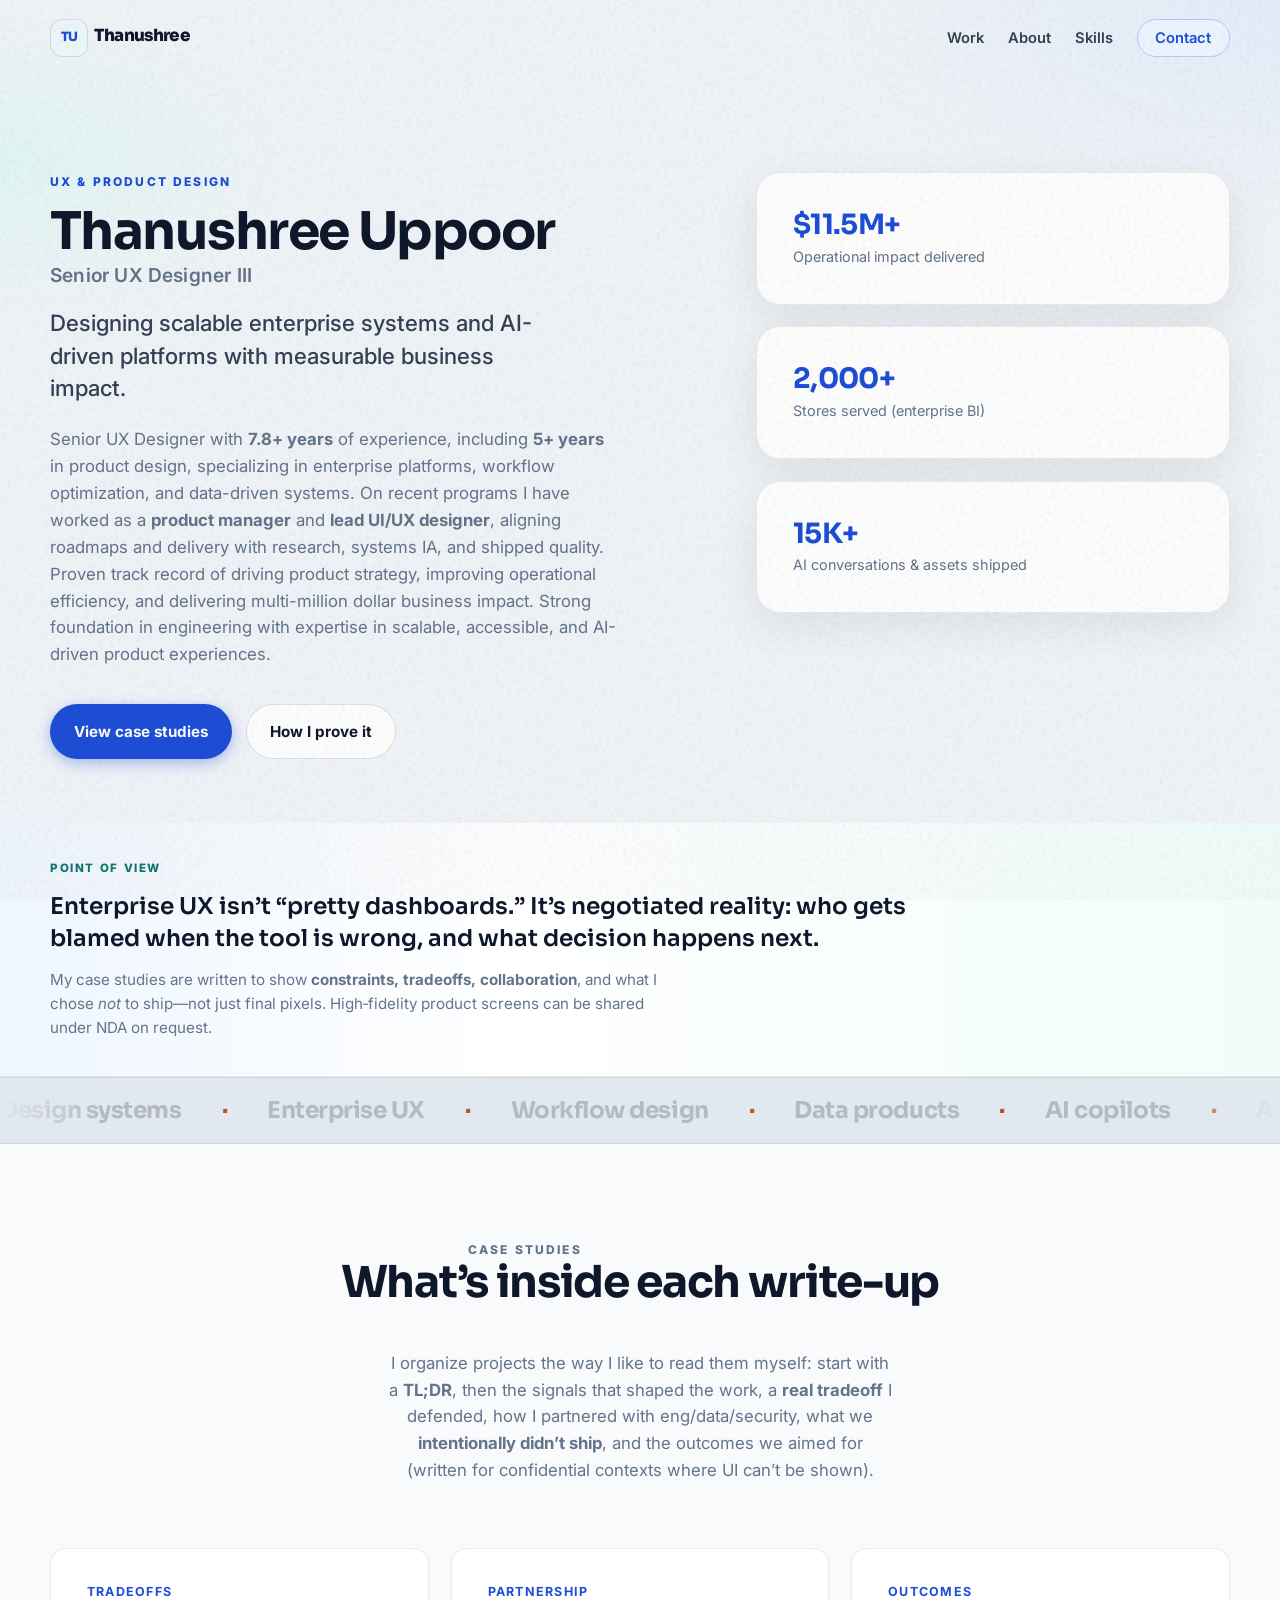
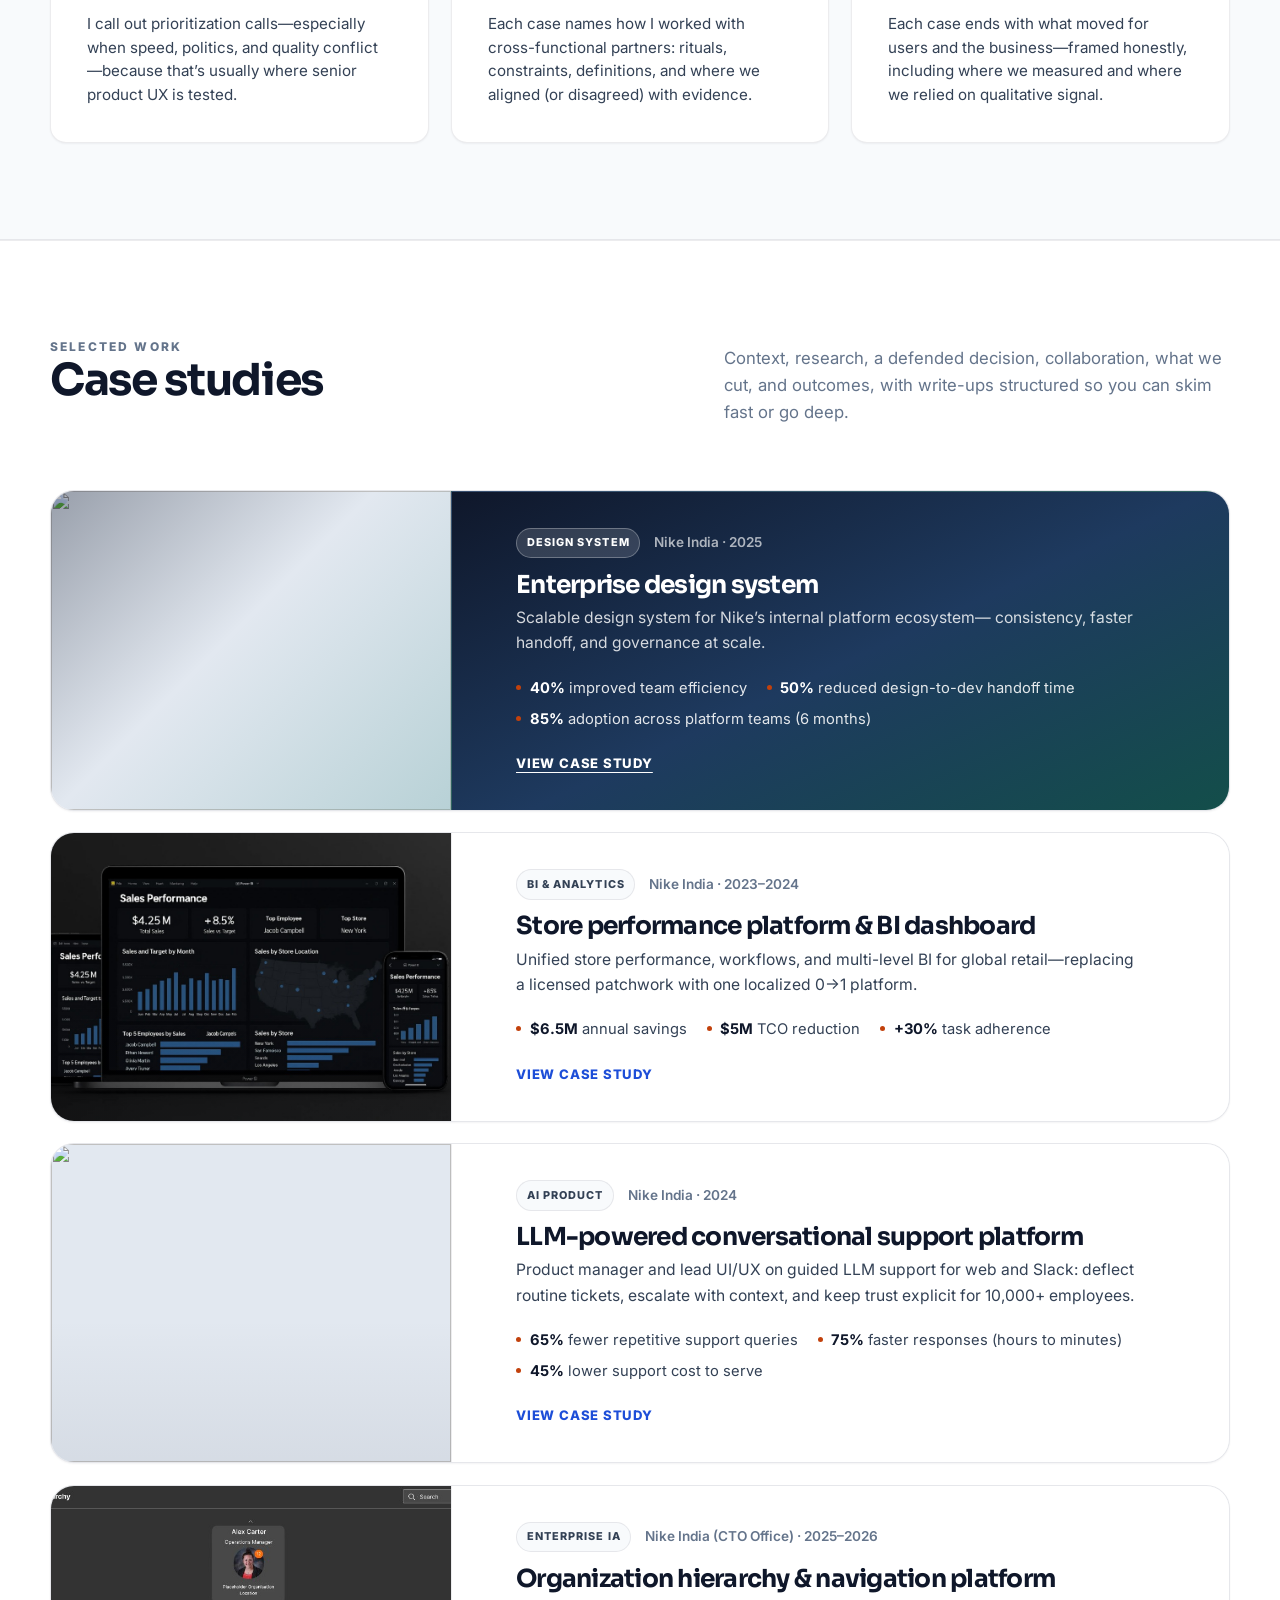
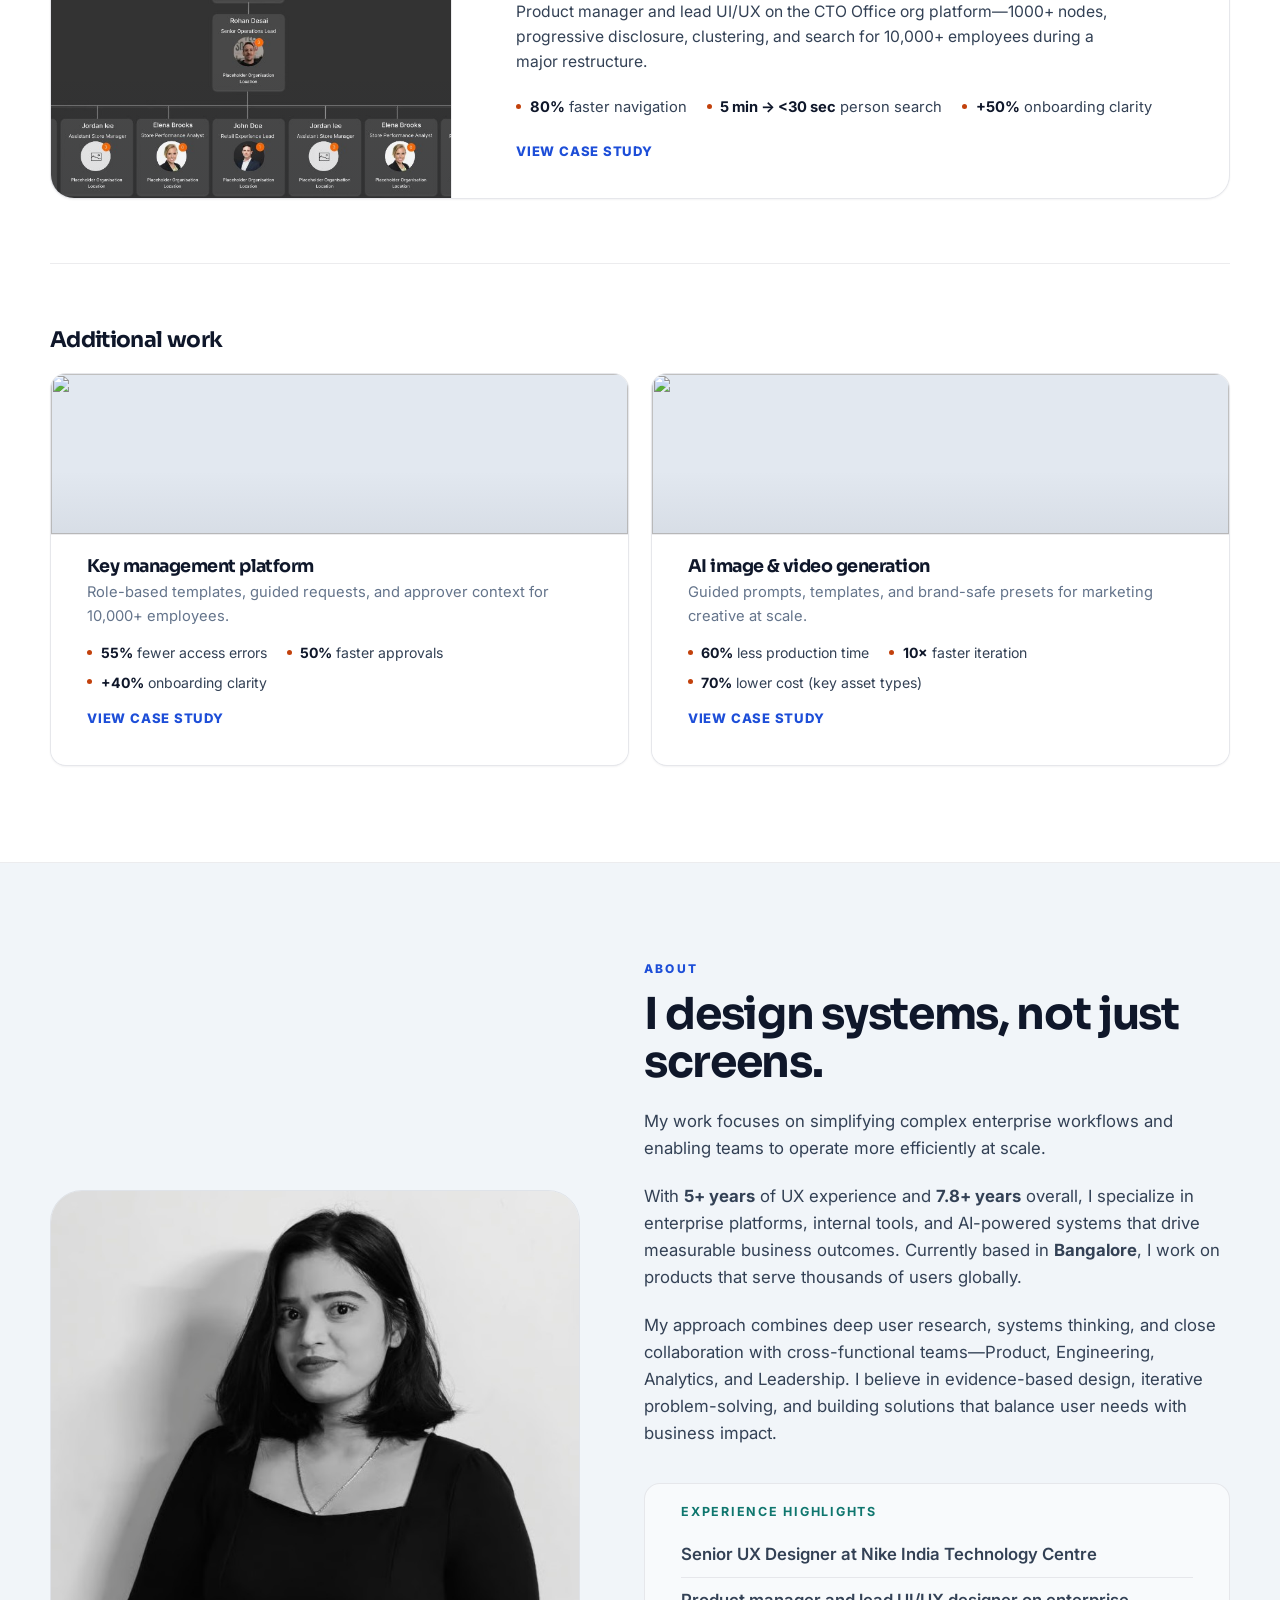
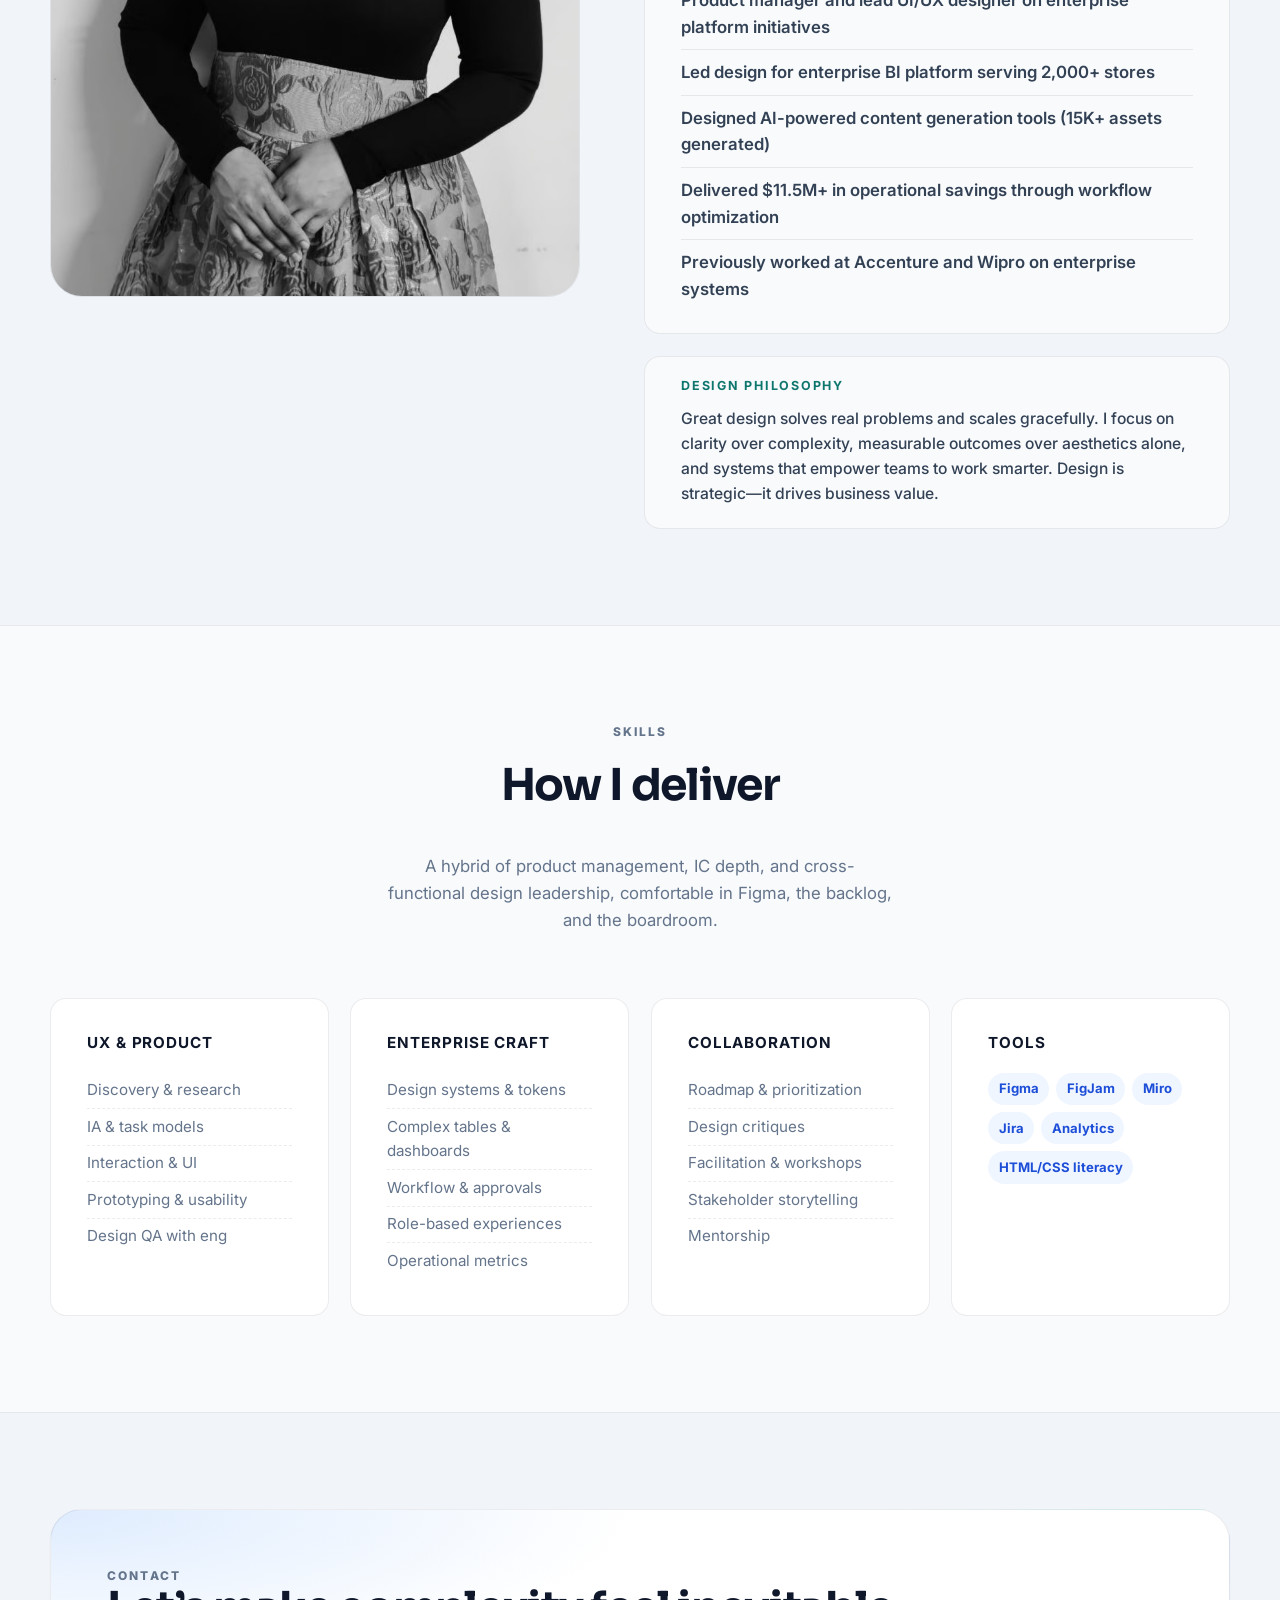
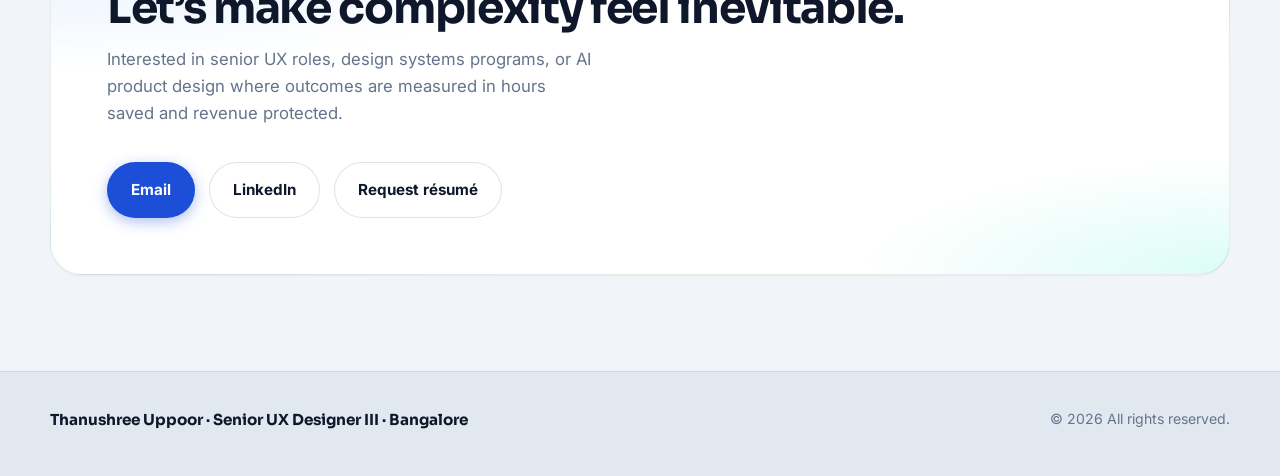
==== index.html @ ede19ac2 "Add files via upload" ====
<!DOCTYPE html>
<html lang="en">
  <head>
    <meta charset="UTF-8" />
    <meta name="viewport" content="width=device-width, initial-scale=1.0" />
    <meta
      name="description"
      content="Thanushree Uppoor — Senior UX Designer III. 7.8+ years experience: enterprise platforms, workflow optimization, data-driven systems, AI-driven products, measurable business impact."
    />
    <title>Thanushree Uppoor — Senior UX Designer III</title>
    <link rel="preconnect" href="https://fonts.googleapis.com" />
    <link rel="preconnect" href="https://fonts.gstatic.com" crossorigin />
    <link
      href="https://fonts.googleapis.com/css2?family=Inter:wght@400;500;600;700&family=Sora:wght@500;600;700&display=swap"
      rel="stylesheet"
    />
    <link rel="stylesheet" href="css/style.css" />
  </head>
  <body class="page page--home">
    <div class="grain" aria-hidden="true"></div>
    <a class="skip-link" href="#main">Skip to content</a>

    <header class="site-header" data-header>
      <div class="header-inner">
        <a class="logo" href="index.html" aria-label="Thanushree Uppoor home">
          <span class="logo-mark" aria-hidden="true">TU</span>
          <span>Thanushree</span>
        </a>
        <button
          class="nav-toggle"
          type="button"
          aria-expanded="false"
          aria-controls="site-nav"
          data-nav-toggle
        >
          <span class="nav-toggle-bar" aria-hidden="true"></span>
          <span class="visually-hidden">Menu</span>
        </button>
        <nav id="site-nav" class="site-nav" data-nav>
          <ul>
            <li><a href="#work">Work</a></li>
            <li><a href="#about">About</a></li>
            <li><a href="#skills">Skills</a></li>
            <li><a class="nav-cta" href="#contact">Contact</a></li>
          </ul>
        </nav>
      </div>
    </header>

    <main id="main">
      <section id="top" class="hero">
        <div class="container hero-grid">
          <div class="hero-copy" data-reveal>
            <p class="eyebrow">UX &amp; product design</p>
            <h1 class="hero-title">
              <span class="hero-name">Thanushree Uppoor</span>
              <span class="hero-role">Senior UX Designer III</span>
            </h1>
            <p class="hero-lead">
              Designing scalable enterprise systems and AI-driven platforms with measurable
              business impact.
            </p>
            <p class="hero-body">
              Senior UX Designer with <strong>7.8+ years</strong> of experience, including
              <strong>5+ years</strong> in product design, specializing in enterprise platforms,
              workflow optimization, and data-driven systems. On recent programs I have worked as
              a <strong>product manager</strong> and <strong>lead UI/UX designer</strong>,
              aligning roadmaps and delivery with research, systems IA, and shipped quality.
              Proven track record of driving product strategy, improving operational efficiency,
              and delivering multi-million dollar business impact. Strong foundation in engineering
              with expertise in scalable, accessible, and AI-driven product experiences.
            </p>
            <div class="hero-actions">
              <a class="btn btn-primary" href="#work">View case studies</a>
              <a class="btn btn-ghost" href="#proof">How I prove it</a>
            </div>
          </div>
          <aside class="hero-panel" data-reveal data-reveal-delay="1" aria-label="Selected impact">
            <div class="stat-card">
              <span class="stat-value">$11.5M+</span>
              <span class="stat-caption">Operational impact delivered</span>
            </div>
            <div class="stat-card">
              <span class="stat-value">2,000+</span>
              <span class="stat-caption">Stores served (enterprise BI)</span>
            </div>
            <div class="stat-card">
              <span class="stat-value">15K+</span>
              <span class="stat-caption">AI conversations &amp; assets shipped</span>
            </div>
          </aside>
        </div>
      </section>

      <section class="pov-strip" id="pov" aria-labelledby="pov-heading">
        <div class="pov-inner" data-reveal>
          <p class="pov-label" id="pov-heading">Point of view</p>
          <p class="pov-quote">
            Enterprise UX isn’t “pretty dashboards.” It’s negotiated reality: who gets
            blamed when the tool is wrong, and what decision happens next.
          </p>
          <p class="pov-support">
            My case studies are written to show <strong>constraints, tradeoffs, collaboration</strong>,
            and what I chose <em>not</em> to ship—not just final pixels. High‑fidelity product
            screens can be shared under NDA on request.
          </p>
        </div>
      </section>

      <div class="marquee-wrap" aria-hidden="true">
        <div class="marquee">
          <div class="marquee-track" data-marquee>
            <div class="marquee-group">
              <span>Design systems</span><span class="dot">·</span>
              <span>Enterprise UX</span><span class="dot">·</span>
              <span>Workflow design</span><span class="dot">·</span>
              <span>Data products</span><span class="dot">·</span>
              <span>AI copilots</span><span class="dot">·</span>
              <span>Accessibility</span><span class="dot">·</span>
              <span>Stakeholder craft</span><span class="dot">·</span>
            </div>
            <div class="marquee-group">
              <span>Design systems</span><span class="dot">·</span>
              <span>Enterprise UX</span><span class="dot">·</span>
              <span>Workflow design</span><span class="dot">·</span>
              <span>Data products</span><span class="dot">·</span>
              <span>AI copilots</span><span class="dot">·</span>
              <span>Accessibility</span><span class="dot">·</span>
              <span>Stakeholder craft</span><span class="dot">·</span>
            </div>
          </div>
        </div>
      </div>

      <section id="proof" class="section proof-section" aria-labelledby="proof-heading">
        <div class="container">
          <div class="section-kicker section-kicker--center" data-reveal>
            <div>
              <p class="eyebrow" id="proof-heading">Case studies</p>
              <h2>What’s inside each write-up</h2>
            </div>
            <p>
              I organize projects the way I like to read them myself: start with a
              <strong>TL;DR</strong>, then the signals that shaped the work, a
              <strong>real tradeoff</strong> I defended, how I partnered with eng/data/security,
              what we <strong>intentionally didn’t ship</strong>, and the outcomes we aimed for
              (written for confidential contexts where UI can’t be shown).
            </p>
          </div>
          <div class="proof-grid">
            <div class="proof-card" data-reveal>
              <h3>Tradeoffs</h3>
              <p>
                I call out prioritization calls—especially when speed, politics, and quality
                conflict—because that’s usually where senior product UX is tested.
              </p>
            </div>
            <div class="proof-card" data-reveal>
              <h3>Partnership</h3>
              <p>
                Each case names how I worked with cross-functional partners: rituals,
                constraints, definitions, and where we aligned (or disagreed) with evidence.
              </p>
            </div>
            <div class="proof-card" data-reveal>
              <h3>Outcomes</h3>
              <p>
                Each case ends with what moved for users and the business—framed honestly,
                including where we measured and where we relied on qualitative signal.
              </p>
            </div>
          </div>
        </div>
      </section>

      <section id="work" class="section">
        <div class="container">
          <div class="section-kicker" data-reveal>
            <div>
              <p class="eyebrow">Selected work</p>
              <h2>Case studies</h2>
            </div>
            <p>
              Context, research, a defended decision, collaboration, what we cut, and
              outcomes, with write-ups structured so you can skim fast or go deep.
            </p>
          </div>

          <ul class="work-list">
            <li data-reveal>
              <article class="work-card work-card--featured">
                <a class="work-card-link" href="case-studies/enterprise-design-system.html">
                  <div class="work-card-media" aria-hidden="true">
                    <img
                      src="https://images.unsplash.com/photo-1634012965565-79f6b4c0f946?auto=format&fit=crop&w=1600&q=80"
                      alt=""
                      width="1600"
                      height="900"
                      loading="lazy"
                    />
                  </div>
                  <div class="work-card-body">
                    <div class="work-card-meta">
                      <span class="pill">Design system</span>
                      <span class="work-card-org">Nike India · 2025</span>
                    </div>
                    <h3>Enterprise design system</h3>
                    <p class="work-card-desc">
                      Scalable design system for Nike’s internal platform ecosystem—
                      consistency, faster handoff, and governance at scale.
                    </p>
                    <ul class="impact-list">
                      <li><strong>40%</strong> improved team efficiency</li>
                      <li><strong>50%</strong> reduced design-to-dev handoff time</li>
                      <li><strong>85%</strong> adoption across platform teams (6 months)</li>
                    </ul>
                    <span class="work-card-cta">View case study</span>
                  </div>
                </a>
              </article>
            </li>
            <li data-reveal>
              <article class="work-card">
                <a class="work-card-link" href="case-studies/store-performance-platform.html">
                  <div class="work-card-media" aria-hidden="true">
                    <img
                      src="assets/store-performance-hero.png"
                      alt=""
                      width="1024"
                      height="682"
                      loading="lazy"
                    />
                  </div>
                  <div class="work-card-body">
                    <div class="work-card-meta">
                      <span class="pill">BI &amp; analytics</span>
                      <span class="work-card-org">Nike India · 2023–2024</span>
                    </div>
                    <h3>Store performance platform &amp; BI dashboard</h3>
                    <p class="work-card-desc">
                      Unified store performance, workflows, and multi-level BI for global
                      retail—replacing a licensed patchwork with one localized 0→1 platform.
                    </p>
                    <ul class="impact-list">
                      <li><strong>$6.5M</strong> annual savings</li>
                      <li><strong>$5M</strong> TCO reduction</li>
                      <li><strong>+30%</strong> task adherence</li>
                    </ul>
                    <span class="work-card-cta">View case study</span>
                  </div>
                </a>
              </article>
            </li>
            <li data-reveal>
              <article class="work-card">
                <a class="work-card-link" href="case-studies/ai-conversational-support.html">
                  <div class="work-card-media" aria-hidden="true">
                    <img
                      src="https://images.unsplash.com/photo-1677442136019-21780ecad995?auto=format&fit=crop&w=1600&q=80"
                      alt=""
                      width="1600"
                      height="900"
                      loading="lazy"
                    />
                  </div>
                  <div class="work-card-body">
                    <div class="work-card-meta">
                      <span class="pill">AI product</span>
                      <span class="work-card-org">Nike India · 2024</span>
                    </div>
                    <h3>LLM-powered conversational support platform</h3>
                    <p class="work-card-desc">
                      Product manager and lead UI/UX on guided LLM support for web and Slack:
                      deflect routine tickets, escalate with context, and keep trust explicit
                      for 10,000+ employees.
                    </p>
                    <ul class="impact-list">
                      <li><strong>65%</strong> fewer repetitive support queries</li>
                      <li><strong>75%</strong> faster responses (hours to minutes)</li>
                      <li><strong>45%</strong> lower support cost to serve</li>
                    </ul>
                    <span class="work-card-cta">View case study</span>
                  </div>
                </a>
              </article>
            </li>
            <li data-reveal>
              <article class="work-card">
                <a class="work-card-link" href="case-studies/org-hierarchy-platform.html">
                  <div class="work-card-media" aria-hidden="true">
                    <img
                      src="assets/org-hierarchy-hero.png"
                      alt=""
                      width="1024"
                      height="523"
                      loading="lazy"
                    />
                  </div>
                  <div class="work-card-body">
                    <div class="work-card-meta">
                      <span class="pill">Enterprise IA</span>
                      <span class="work-card-org">Nike India (CTO Office) · 2025–2026</span>
                    </div>
                    <h3>Organization hierarchy &amp; navigation platform</h3>
                    <p class="work-card-desc">
                      Product manager and lead UI/UX on the CTO Office org platform—1000+ nodes,
                      progressive disclosure, clustering, and search for 10,000+ employees during
                      a major restructure.
                    </p>
                    <ul class="impact-list">
                      <li><strong>80%</strong> faster navigation</li>
                      <li><strong>5 min → &lt;30 sec</strong> person search</li>
                      <li><strong>+50%</strong> onboarding clarity</li>
                    </ul>
                    <span class="work-card-cta">View case study</span>
                  </div>
                </a>
              </article>
            </li>
          </ul>

          <div class="work-more" data-reveal>
            <h3 class="work-more-title">Additional work</h3>
            <div class="work-more-grid">
              <article class="work-mini">
                <a href="case-studies/key-management-platform.html">
                  <div class="work-mini-media" aria-hidden="true">
                    <img
                      src="https://images.unsplash.com/photo-1633265486064-086b219458ec?auto=format&fit=crop&w=900&q=80"
                      alt=""
                      width="900"
                      height="600"
                      loading="lazy"
                    />
                  </div>
                  <div class="work-mini-body">
                    <h4>Key management platform</h4>
                    <p>Role-based templates, guided requests, and approver context for 10,000+ employees.</p>
                    <ul class="impact-list impact-list--compact">
                      <li><strong>55%</strong> fewer access errors</li>
                      <li><strong>50%</strong> faster approvals</li>
                      <li><strong>+40%</strong> onboarding clarity</li>
                    </ul>
                    <span class="work-card-cta">View case study</span>
                  </div>
                </a>
              </article>
              <article class="work-mini">
                <a href="case-studies/ai-content-generation.html">
                  <div class="work-mini-media" aria-hidden="true">
                    <img
                      src="https://images.unsplash.com/photo-1620641788421-7a1c342ea42e?auto=format&fit=crop&w=900&q=80"
                      alt=""
                      width="900"
                      height="600"
                      loading="lazy"
                    />
                  </div>
                  <div class="work-mini-body">
                    <h4>AI image &amp; video generation</h4>
                    <p>Guided prompts, templates, and brand-safe presets for marketing creative at scale.</p>
                    <ul class="impact-list impact-list--compact">
                      <li><strong>60%</strong> less production time</li>
                      <li><strong>10×</strong> faster iteration</li>
                      <li><strong>70%</strong> lower cost (key asset types)</li>
                    </ul>
                    <span class="work-card-cta">View case study</span>
                  </div>
                </a>
              </article>
            </div>
          </div>
        </div>
      </section>

      <section id="about" class="section">
        <div class="container about-split">
          <div class="about-photo" data-reveal>
            <img
              src="assets/about-portrait.png"
              alt="Thanushree Uppoor, professional portrait"
              width="768"
              height="1024"
              loading="lazy"
            />
          </div>
          <div data-reveal data-reveal-delay="1">
            <p class="eyebrow">About</p>
            <h2>I design systems, not just screens.</h2>
            <p>
              My work focuses on simplifying complex enterprise workflows and enabling teams
              to operate more efficiently at scale.
            </p>
            <p>
              With <strong>5+ years</strong> of UX experience and <strong>7.8+ years</strong>
              overall, I specialize in enterprise platforms, internal tools, and AI-powered
              systems that drive measurable business outcomes. Currently based in
              <strong>Bangalore</strong>, I work on products that serve thousands of users
              globally.
            </p>
            <p>
              My approach combines deep user research, systems thinking, and close
              collaboration with cross-functional teams—Product, Engineering, Analytics, and
              Leadership. I believe in evidence-based design, iterative problem-solving, and
              building solutions that balance user needs with business impact.
            </p>
            <div class="highlights">
              <h3>Experience highlights</h3>
              <ul>
                <li>Senior UX Designer at Nike India Technology Centre</li>
                <li>Product manager and lead UI/UX designer on enterprise platform initiatives</li>
                <li>Led design for enterprise BI platform serving 2,000+ stores</li>
                <li>Designed AI-powered content generation tools (15K+ assets generated)</li>
                <li>Delivered $11.5M+ in operational savings through workflow optimization</li>
                <li>Previously worked at Accenture and Wipro on enterprise systems</li>
              </ul>
            </div>
            <div class="highlights highlights--philosophy">
              <h3>Design philosophy</h3>
              <p>
                Great design solves real problems and scales gracefully. I focus on clarity over
                complexity, measurable outcomes over aesthetics alone, and systems that empower
                teams to work smarter. Design is strategic—it drives business value.
              </p>
            </div>
          </div>
        </div>
      </section>

      <section id="skills" class="section">
        <div class="container">
          <div class="section-kicker section-kicker--center" data-reveal>
            <p class="eyebrow">Skills</p>
            <h2>How I deliver</h2>
            <p>
              A hybrid of product management, IC depth, and cross-functional design leadership,
              comfortable in Figma, the backlog, and the boardroom.
            </p>
          </div>
          <div class="skills-strip">
            <div class="skill-card" data-reveal>
              <h3>UX &amp; product</h3>
              <ul>
                <li>Discovery &amp; research</li>
                <li>IA &amp; task models</li>
                <li>Interaction &amp; UI</li>
                <li>Prototyping &amp; usability</li>
                <li>Design QA with eng</li>
              </ul>
            </div>
            <div class="skill-card" data-reveal>
              <h3>Enterprise craft</h3>
              <ul>
                <li>Design systems &amp; tokens</li>
                <li>Complex tables &amp; dashboards</li>
                <li>Workflow &amp; approvals</li>
                <li>Role-based experiences</li>
                <li>Operational metrics</li>
              </ul>
            </div>
            <div class="skill-card" data-reveal>
              <h3>Collaboration</h3>
              <ul>
                <li>Roadmap &amp; prioritization</li>
                <li>Design critiques</li>
                <li>Facilitation &amp; workshops</li>
                <li>Stakeholder storytelling</li>
                <li>Mentorship</li>
              </ul>
            </div>
            <div class="skill-card" data-reveal>
              <h3>Tools</h3>
              <ul class="tools">
                <li>Figma</li>
                <li>FigJam</li>
                <li>Miro</li>
                <li>Jira</li>
                <li>Analytics</li>
                <li>HTML/CSS literacy</li>
              </ul>
            </div>
          </div>
        </div>
      </section>

      <section id="contact" class="cta">
        <div class="container">
          <div class="cta-panel" data-reveal>
            <div>
              <p class="eyebrow">Contact</p>
              <h2>Let’s make complexity feel inevitable.</h2>
              <p>
                Interested in senior UX roles, design systems programs, or AI product
                design where outcomes are measured in hours saved and revenue protected.
              </p>
            </div>
            <div class="cta-actions">
              <a class="btn btn-primary" href="mailto:uthanushree@gmail.com?subject=Hello%20from%20portfolio"
                >Email</a
              >
              <a
                class="btn btn-ghost"
                href="https://www.linkedin.com/in/thanushree-uppoor"
                target="_blank"
                rel="noopener noreferrer"
                >LinkedIn</a
              >
              <a
                class="btn btn-ghost"
                href="mailto:uthanushree@gmail.com?subject=R%C3%A9sum%C3%A9%20request&amp;body=Please%20send%20your%20latest%20r%C3%A9sum%C3%A9%20PDF%20(or%20share%20a%20link)."
                >Request résumé</a
              >
            </div>
          </div>
        </div>
      </section>
    </main>

    <footer class="site-footer">
      <div class="container footer-minimal">
        <p class="footer-line">
          Thanushree Uppoor · Senior UX Designer III · Bangalore
        </p>
        <p class="footer-copy">© <span data-year></span> All rights reserved.</p>
      </div>
    </footer>

    <script src="js/main.js" defer></script>
  </body>
</html>
---- css/style.css ----
/* Thanushree Uppoor — portfolio (light-first: Big Tech / product-design norm) */

:root {
  /* Canvas & surfaces (light, neutral — readable in recruiter review sessions) */
  --void: #f1f5f9;
  --surface: #ffffff;
  --elevated: #f8fafc;
  --elevated-2: #e2e8f0;
  --stroke: rgba(15, 23, 42, 0.08);
  --stroke-strong: rgba(15, 23, 42, 0.12);
  --text: #0f172a;
  --text-soft: #334155;
  --muted: #64748b;
  /* Accents: professional blue + teal (common on tech career & product surfaces) */
  --accent-a: #1d4ed8;
  --accent-b: #0f766e;
  --accent-c: #c2410c;
  --glow: rgba(29, 78, 216, 0.12);
  --radius-xs: 6px;
  --radius-sm: 10px;
  --radius-md: 16px;
  --radius-lg: 24px;
  --radius-xl: 32px;
  --font-sans: "Inter", system-ui, -apple-system, sans-serif;
  --font-display: "Sora", system-ui, sans-serif;
  --max: 1180px;
  --header-h: 76px;
  --space-xs: 0.4rem;
  --space-sm: 0.85rem;
  --space-md: 1.35rem;
  --space-lg: 2.25rem;
  --space-xl: 4rem;
  --space-2xl: 6rem;
  --shadow-sm: 0 1px 2px rgba(15, 23, 42, 0.05);
  --shadow-md: 0 12px 40px rgba(15, 23, 42, 0.08);
  --shadow-lg: 0 24px 64px rgba(15, 23, 42, 0.1);
}

*,
*::before,
*::after {
  box-sizing: border-box;
}

html {
  scroll-behavior: smooth;
}

@media (prefers-reduced-motion: reduce) {
  html {
    scroll-behavior: auto;
  }

  [data-reveal],
  .marquee-track {
    animation: none !important;
    transition: none !important;
    transform: none !important;
    opacity: 1 !important;
  }
}

body {
  margin: 0;
  font-family: var(--font-sans);
  font-size: 1.05rem;
  line-height: 1.6;
  color: var(--text-soft);
  background: var(--void);
  -webkit-font-smoothing: antialiased;
}

.page {
  position: relative;
  min-height: 100vh;
}

.grain {
  pointer-events: none;
  position: fixed;
  inset: 0;
  z-index: 9000;
  opacity: 0.14;
  mix-blend-mode: multiply;
  background-image: url("data:image/svg+xml,%3Csvg viewBox='0 0 256 256' xmlns='http://www.w3.org/2000/svg'%3E%3Cfilter id='n'%3E%3CfeTurbulence type='fractalNoise' baseFrequency='0.85' numOctaves='4' stitchTiles='stitch'/%3E%3C/filter%3E%3Crect width='100%25' height='100%25' filter='url(%23n)'/%3E%3C/svg%3E");
}

img {
  max-width: 100%;
  height: auto;
  display: block;
}

a {
  color: var(--accent-b);
  text-decoration: none;
}

a:hover {
  color: var(--text);
}

h1,
h2,
h3,
h4 {
  font-family: var(--font-display);
  font-weight: 700;
  color: var(--text);
  letter-spacing: -0.03em;
  line-height: 1.08;
}

h2 {
  font-size: clamp(1.85rem, 4.2vw, 2.75rem);
  margin: 0 0 var(--space-md);
}

h3 {
  font-size: 1.2rem;
  margin: 0 0 var(--space-xs);
}

p {
  margin: 0 0 var(--space-md);
}

p:last-child {
  margin-bottom: 0;
}

ul {
  margin: 0;
  padding: 0;
}

.visually-hidden {
  position: absolute;
  width: 1px;
  height: 1px;
  padding: 0;
  margin: -1px;
  overflow: hidden;
  clip: rect(0, 0, 0, 0);
  white-space: nowrap;
  border: 0;
}

.skip-link {
  position: absolute;
  left: -9999px;
  top: 0.75rem;
  z-index: 10001;
  padding: 0.5rem 1rem;
  background: var(--text);
  color: #ffffff;
  border-radius: var(--radius-xs);
  font-weight: 700;
}

.skip-link:focus {
  left: 0.75rem;
}

.container {
  width: min(100% - 2rem, var(--max));
  margin-inline: auto;
}

.text-gradient {
  background: linear-gradient(120deg, #1d4ed8, #0d9488);
  -webkit-background-clip: text;
  background-clip: text;
  color: transparent;
}

/* Header */

.site-header {
  position: fixed;
  inset: 0 0 auto 0;
  z-index: 50;
  height: var(--header-h);
  display: flex;
  align-items: center;
  transition:
    background 0.3s ease,
    border-color 0.3s ease,
    box-shadow 0.3s ease;
  border-bottom: 1px solid transparent;
}

.site-header.is-scrolled {
  background: rgba(255, 255, 255, 0.86);
  backdrop-filter: blur(16px);
  -webkit-backdrop-filter: blur(16px);
  border-bottom-color: var(--stroke);
  box-shadow: var(--shadow-sm);
}

.header-inner {
  width: min(100% - 1.75rem, var(--max));
  margin-inline: auto;
  display: flex;
  align-items: center;
  justify-content: space-between;
  gap: var(--space-md);
}

.logo {
  display: inline-flex;
  align-items: baseline;
  gap: 0.35rem;
  text-decoration: none;
  color: var(--text);
  font-family: var(--font-display);
  font-weight: 800;
  font-size: 1.05rem;
  letter-spacing: -0.04em;
}

.logo-mark {
  display: inline-flex;
  align-items: center;
  justify-content: center;
  width: 38px;
  height: 38px;
  border-radius: 12px;
  background: linear-gradient(145deg, #eff6ff, #ecfdf5);
  border: 1px solid var(--stroke-strong);
  font-size: 0.8rem;
  color: var(--accent-a);
}

.logo:hover {
  color: var(--text);
}

.logo:hover .logo-mark {
  box-shadow: 0 0 0 3px var(--glow);
}

.site-nav ul {
  list-style: none;
  display: flex;
  align-items: center;
  gap: 0.25rem 1.5rem;
}

.site-nav a {
  font-weight: 600;
  font-size: 0.92rem;
  color: var(--text-soft);
  padding: 0.4rem 0;
  position: relative;
}

.site-nav a:hover {
  color: var(--text);
}

.nav-cta {
  padding: 0.55rem 1.1rem !important;
  border-radius: 999px;
  border: 1px solid rgba(29, 78, 216, 0.25);
  background: #eff6ff;
  color: var(--accent-a) !important;
}

.nav-cta:hover {
  border-color: rgba(29, 78, 216, 0.45);
  background: #dbeafe;
  box-shadow: none;
}

.nav-toggle {
  display: none;
  width: 46px;
  height: 46px;
  border: 1px solid var(--stroke);
  border-radius: var(--radius-sm);
  background: var(--surface);
  cursor: pointer;
  position: relative;
}

.nav-toggle-bar,
.nav-toggle-bar::before,
.nav-toggle-bar::after {
  display: block;
  width: 20px;
  height: 2px;
  background: var(--text);
  border-radius: 2px;
  position: absolute;
  left: 12px;
  transition: transform 0.2s ease, opacity 0.2s ease;
}

.nav-toggle-bar {
  top: 22px;
}

.nav-toggle-bar::before,
.nav-toggle-bar::after {
  content: "";
  left: 0;
}

.nav-toggle-bar::before {
  top: -7px;
}

.nav-toggle-bar::after {
  top: 7px;
}

.nav-toggle[aria-expanded="true"] .nav-toggle-bar {
  background: transparent;
}

.nav-toggle[aria-expanded="true"] .nav-toggle-bar::before {
  transform: translateY(7px) rotate(45deg);
}

.nav-toggle[aria-expanded="true"] .nav-toggle-bar::after {
  transform: translateY(-7px) rotate(-45deg);
}

@media (max-width: 840px) {
  .nav-toggle {
    display: inline-flex;
    align-items: center;
    justify-content: center;
  }

  .site-nav {
    position: fixed;
    inset: var(--header-h) 0 auto 0;
    background: rgba(255, 255, 255, 0.97);
    backdrop-filter: blur(14px);
    border-bottom: 1px solid var(--stroke);
    padding: var(--space-md) 1.25rem var(--space-lg);
    transform: translateY(-130%);
    opacity: 0;
    pointer-events: none;
    transition: transform 0.28s ease, opacity 0.28s ease;
  }

  .site-nav.is-open {
    transform: translateY(0);
    opacity: 1;
    pointer-events: auto;
  }

  .site-nav ul {
    flex-direction: column;
    align-items: flex-start;
    gap: 0.35rem;
  }

  .nav-cta {
    margin-top: var(--space-sm);
  }
}

/* Buttons */

.btn {
  display: inline-flex;
  align-items: center;
  justify-content: center;
  gap: 0.5rem;
  padding: 0.9rem 1.45rem;
  font-family: var(--font-sans);
  font-weight: 700;
  font-size: 0.95rem;
  border-radius: 999px;
  border: 1px solid transparent;
  text-decoration: none;
  cursor: pointer;
  transition:
    transform 0.15s ease,
    box-shadow 0.25s ease,
    border-color 0.2s ease,
    background 0.2s ease,
    color 0.2s ease;
}

.btn:active {
  transform: translateY(1px);
}

.btn-primary {
  color: #ffffff !important;
  background: var(--accent-a);
  box-shadow: 0 4px 14px rgba(29, 78, 216, 0.35);
}

.btn-primary:hover {
  color: #ffffff !important;
  background: #1e40af;
  box-shadow: 0 6px 20px rgba(29, 78, 216, 0.4);
}

.btn-ghost {
  color: var(--text) !important;
  border-color: var(--stroke-strong);
  background: var(--surface);
}

.btn-ghost:hover {
  border-color: rgba(29, 78, 216, 0.35);
  background: var(--elevated);
}

.btn-sm {
  padding: 0.55rem 1rem;
  font-size: 0.85rem;
}

/* Hero home */

.hero {
  position: relative;
  padding: calc(var(--header-h) + var(--space-2xl)) 0 var(--space-xl);
  overflow: clip;
  background:
    radial-gradient(ellipse 70% 55% at 100% 0%, rgba(219, 234, 254, 0.55), transparent 50%),
    radial-gradient(ellipse 50% 40% at 0% 20%, rgba(204, 251, 241, 0.4), transparent 45%),
    var(--void);
}

.hero-grid {
  display: grid;
  grid-template-columns: 1.15fr 0.85fr;
  gap: var(--space-xl);
  align-items: start;
}

@media (max-width: 960px) {
  .hero-grid {
    grid-template-columns: 1fr;
  }
}

.hero-panel {
  display: flex;
  flex-direction: column;
  gap: var(--space-md);
}

.stat-card {
  background: var(--surface);
  border: 1px solid var(--stroke);
  border-radius: var(--radius-lg);
  padding: var(--space-lg);
  box-shadow: var(--shadow-md);
}

.stat-value {
  display: block;
  font-family: var(--font-display);
  font-size: 1.75rem;
  font-weight: 700;
  color: var(--accent-a);
  letter-spacing: -0.02em;
  line-height: 1.15;
}

.stat-caption {
  display: block;
  margin-top: 0.35rem;
  font-size: 0.9rem;
  color: var(--muted);
  line-height: 1.45;
}

.chip {
  font-size: 0.72rem;
  font-weight: 800;
  letter-spacing: 0.12em;
  text-transform: uppercase;
  padding: 0.45rem 0.7rem;
  border-radius: 999px;
  background: rgba(255, 255, 255, 0.92);
  border: 1px solid var(--stroke-strong);
  color: var(--text);
  backdrop-filter: blur(8px);
  box-shadow: var(--shadow-sm);
}

.eyebrow {
  font-size: 0.75rem;
  font-weight: 800;
  letter-spacing: 0.18em;
  text-transform: uppercase;
  color: var(--accent-a);
  margin: 0 0 var(--space-sm);
}

.hero-title {
  display: flex;
  flex-direction: column;
  gap: 0.35rem;
  margin: 0 0 var(--space-md);
}

.hero-name {
  font-family: var(--font-display);
  font-size: clamp(2.15rem, 5vw, 3.25rem);
  font-weight: 700;
  color: var(--text);
  letter-spacing: -0.03em;
  line-height: 1.05;
}

.hero-role {
  font-family: var(--font-sans);
  font-size: clamp(1.05rem, 2.2vw, 1.2rem);
  font-weight: 600;
  color: var(--muted);
  letter-spacing: 0.01em;
}

.hero-lead {
  font-size: clamp(1.15rem, 2.4vw, 1.4rem);
  color: var(--text-soft);
  font-weight: 500;
  line-height: 1.45;
  max-width: 36ch;
}

.hero-body {
  max-width: 52ch;
  color: var(--muted);
}

.hero-actions {
  display: flex;
  flex-wrap: wrap;
  gap: var(--space-sm);
  margin-top: var(--space-lg);
}

/* Marquee */

.marquee-wrap {
  border-block: 1px solid var(--stroke);
  background: #e2e8f0;
  overflow: hidden;
}

.marquee {
  display: flex;
  mask-image: linear-gradient(90deg, transparent, #000 8%, #000 92%, transparent);
}

.marquee-track {
  display: flex;
  width: max-content;
  flex-shrink: 0;
  animation: marquee 32s linear infinite;
}

.marquee-group {
  display: flex;
  align-items: center;
  gap: 2.5rem;
  padding: 0.85rem 2.5rem 0.85rem 0;
  font-family: var(--font-display);
  font-weight: 700;
  font-size: clamp(1.1rem, 2.5vw, 1.45rem);
  color: rgba(15, 23, 42, 0.22);
  letter-spacing: -0.02em;
  white-space: nowrap;
}

.marquee-track span.dot {
  color: var(--accent-c);
  opacity: 0.9;
}

@keyframes marquee {
  from {
    transform: translateX(0);
  }
  to {
    transform: translateX(-50%);
  }
}

/* Sections */

.section {
  padding: var(--space-2xl) 0;
}

.section-kicker {
  display: flex;
  align-items: flex-end;
  justify-content: space-between;
  gap: var(--space-md);
  flex-wrap: wrap;
  margin-bottom: var(--space-xl);
}

.section-kicker p {
  max-width: 46ch;
  color: var(--muted);
  margin: 0;
}

.section-kicker--center {
  text-align: center;
  justify-content: center;
  flex-direction: column;
  align-items: center;
}

/* Section bands (product-style rhythm) */
section#work.section {
  background: #ffffff;
  border-block: 1px solid var(--stroke);
}

section#skills.section {
  background: var(--elevated);
  border-block: 1px solid var(--stroke);
}

/* Work — split cards (image panel + solid copy panel, like in-case note cards) */

.work-list {
  list-style: none;
  margin: 0;
  padding: 0;
  display: flex;
  flex-direction: column;
  gap: var(--space-md);
}

.work-card {
  position: relative;
  border-radius: var(--radius-lg);
  overflow: hidden;
  border: 1px solid var(--stroke);
  background: var(--elevated);
  box-shadow: var(--shadow-sm);
  transition:
    transform 0.25s ease,
    border-color 0.25s ease,
    box-shadow 0.25s ease;
}

.work-card:hover {
  transform: translateY(-3px);
  border-color: rgba(29, 78, 216, 0.22);
  box-shadow: var(--shadow-lg);
}

.work-card-link {
  display: flex;
  flex-direction: column;
  align-items: stretch;
  min-height: 0;
  position: relative;
  color: inherit;
  text-decoration: none;
}

.work-card--featured .work-card-link {
  min-height: 0;
}

.work-card-media {
  position: relative;
  z-index: 0;
  flex-shrink: 0;
  overflow: hidden;
  aspect-ratio: 16 / 10;
  max-height: 220px;
  background: var(--elevated-2);
}

.work-card-media img {
  display: block;
  width: 100%;
  height: 100%;
  object-fit: cover;
  opacity: 1;
  transition: transform 0.55s ease;
}

.work-card:hover .work-card-media img {
  transform: scale(1.02);
}

/* Decorative tint on image only — copy lives on solid body panel */
.work-card-media::after {
  content: "";
  position: absolute;
  inset: 0;
  background: linear-gradient(180deg, transparent 55%, rgba(15, 23, 42, 0.06) 100%);
  pointer-events: none;
}

.work-card--featured .work-card-media::after {
  background: linear-gradient(
    135deg,
    rgba(15, 23, 42, 0.35) 0%,
    transparent 45%,
    rgba(15, 118, 110, 0.2) 100%
  );
}

.work-card--featured .work-card-media img {
  opacity: 1;
}

.work-card-body {
  position: relative;
  z-index: 1;
  flex: 1;
  display: flex;
  flex-direction: column;
  justify-content: center;
  margin-top: 0;
  padding: var(--space-lg);
  background: var(--surface);
  border-top: 1px solid var(--stroke);
  box-shadow: var(--shadow-sm);
}

.work-card--featured .work-card-body {
  border-top: 1px solid rgba(255, 255, 255, 0.12);
  background: linear-gradient(155deg, #0f172a 0%, #1e3a5f 52%, #134e4a 100%);
  color: rgba(255, 255, 255, 0.9);
  box-shadow: none;
}

@media (min-width: 768px) {
  .work-card-link {
    flex-direction: row;
    align-items: stretch;
    min-height: 268px;
  }

  .work-card--featured .work-card-link {
    min-height: 300px;
  }

  .work-card-media {
    flex: 0 0 clamp(240px, 38vw, 400px);
    max-height: none;
    aspect-ratio: unset;
    align-self: stretch;
    min-height: 0;
  }

  .work-card-body {
    border-top: none;
    border-left: 1px solid var(--stroke);
    padding: var(--space-lg) var(--space-xl);
  }

  .work-card--featured .work-card-body {
    border-left-color: rgba(255, 255, 255, 0.12);
  }
}

.work-card-meta {
  display: flex;
  flex-wrap: wrap;
  align-items: center;
  gap: var(--space-sm);
  margin-bottom: var(--space-sm);
}

.pill {
  font-size: 0.68rem;
  font-weight: 800;
  letter-spacing: 0.1em;
  text-transform: uppercase;
  padding: 0.35rem 0.6rem;
  border-radius: 999px;
  border: 1px solid var(--stroke);
  background: rgba(255, 255, 255, 0.92);
  color: var(--text-soft);
}

.work-card--featured .pill {
  background: rgba(255, 255, 255, 0.14);
  border-color: rgba(255, 255, 255, 0.28);
  color: #ffffff;
}

.work-card-org {
  font-size: 0.85rem;
  font-weight: 600;
  color: var(--muted);
}

.work-card--featured .work-card-org {
  color: rgba(255, 255, 255, 0.65);
}

.work-card h3 {
  font-size: clamp(1.2rem, 2.5vw, 1.55rem);
  margin: 0 0 0.4rem;
  color: var(--text);
}

.work-card--featured h3 {
  color: #ffffff;
}

.work-card:not(.work-card--featured) .pill {
  background: var(--elevated);
}

.work-card-desc {
  color: var(--text-soft);
  font-size: 0.98rem;
  margin: 0 0 var(--space-md);
  max-width: 62ch;
}

.work-card--featured .work-card-desc {
  color: rgba(255, 255, 255, 0.82);
}

.impact-list {
  list-style: none;
  margin: 0 0 var(--space-md);
  padding: 0;
  display: flex;
  flex-wrap: wrap;
  gap: 0.45rem 1.25rem;
  font-size: 0.92rem;
  color: var(--text-soft);
}

.impact-list--compact {
  margin-bottom: var(--space-sm);
  font-size: 0.88rem;
}

.impact-list li {
  position: relative;
  padding-left: 0.85rem;
}

.impact-list li::before {
  content: "";
  position: absolute;
  left: 0;
  top: 0.55em;
  width: 5px;
  height: 5px;
  border-radius: 50%;
  background: var(--accent-c);
}

.work-card--featured .impact-list {
  color: rgba(255, 255, 255, 0.88);
}

.work-card--featured .impact-list li strong {
  color: #ffffff;
}

.impact-list li strong {
  color: var(--text);
  font-weight: 700;
}

.work-card-cta {
  font-weight: 800;
  font-size: 0.82rem;
  letter-spacing: 0.06em;
  text-transform: uppercase;
  color: var(--accent-a);
}

.work-card:hover .work-card-cta {
  color: #1e40af;
}

.work-card--featured .work-card-cta {
  color: #ffffff;
  text-decoration: underline;
  text-underline-offset: 4px;
}

.work-card--featured:hover .work-card-cta {
  color: #e0f2fe;
}

/* Additional work row */

.work-more {
  margin-top: var(--space-xl);
  padding-top: var(--space-xl);
  border-top: 1px solid var(--stroke);
}

.work-more-title {
  font-family: var(--font-display);
  font-size: 1.35rem;
  color: var(--text);
  margin: 0 0 var(--space-md);
}

.work-more-grid {
  display: grid;
  grid-template-columns: repeat(2, 1fr);
  gap: var(--space-md);
}

@media (max-width: 720px) {
  .work-more-grid {
    grid-template-columns: 1fr;
  }
}

.work-mini {
  border-radius: var(--radius-md);
  overflow: hidden;
  border: 1px solid var(--stroke);
  background: var(--elevated);
  box-shadow: var(--shadow-sm);
  transition: border-color 0.2s ease, box-shadow 0.2s ease;
}

.work-mini:hover {
  border-color: rgba(29, 78, 216, 0.2);
  box-shadow: var(--shadow-md);
}

.work-mini a {
  display: flex;
  flex-direction: column;
  position: relative;
  min-height: 0;
  color: inherit;
  text-decoration: none;
}

.work-mini-media {
  position: relative;
  flex-shrink: 0;
  overflow: hidden;
  height: 160px;
  background: var(--elevated-2);
}

.work-mini-media img {
  width: 100%;
  height: 100%;
  object-fit: cover;
  opacity: 1;
  transition: transform 0.45s ease;
}

.work-mini:hover .work-mini-media img {
  transform: scale(1.03);
}

.work-mini-media::after {
  content: "";
  position: absolute;
  inset: 0;
  background: linear-gradient(180deg, transparent 60%, rgba(15, 23, 42, 0.05) 100%);
  pointer-events: none;
}

.work-mini-body {
  position: relative;
  z-index: 1;
  flex: 1;
  display: flex;
  flex-direction: column;
  justify-content: flex-start;
  margin-top: 0;
  min-height: 0;
  padding: var(--space-md) var(--space-lg) var(--space-lg);
  background: var(--surface);
  border-top: 1px solid var(--stroke);
}

.work-mini h4 {
  font-family: var(--font-display);
  font-size: 1.1rem;
  color: var(--text);
  margin: 0 0 0.35rem;
}

.work-mini p {
  color: var(--muted);
  font-size: 0.92rem;
  margin: 0 0 var(--space-sm);
}

/* About */

.about-split {
  display: grid;
  grid-template-columns: 0.95fr 1.05fr;
  gap: var(--space-xl);
  align-items: center;
}

@media (max-width: 900px) {
  .about-split {
    grid-template-columns: 1fr;
  }
}

.about-photo {
  border-radius: var(--radius-xl);
  overflow: hidden;
  border: 1px solid var(--stroke);
  aspect-ratio: 3 / 4;
  width: min(100%, 600px);
  margin-inline: auto;
}

.about-photo img {
  width: 100%;
  height: 100%;
  object-fit: cover;
}

.quote {
  margin-top: var(--space-lg);
  padding: var(--space-lg);
  border-radius: var(--radius-md);
  border: 1px solid var(--stroke);
  background: linear-gradient(135deg, #eff6ff, #f0fdfa);
}

.quote p {
  font-family: var(--font-display);
  font-style: italic;
  font-size: 1.2rem;
  color: var(--text-soft);
  margin: 0;
}

.highlights {
  margin-top: var(--space-lg);
  border-radius: var(--radius-md);
  border: 1px solid var(--stroke);
  background: var(--elevated);
  padding: var(--space-md) var(--space-lg);
}

.highlights h3 {
  font-size: 0.78rem;
  letter-spacing: 0.14em;
  text-transform: uppercase;
  font-family: var(--font-sans);
  color: var(--accent-b);
  margin-bottom: var(--space-sm);
}

.highlights ul {
  list-style: none;
  padding: 0;
}

.highlights li {
  padding: 0.55rem 0;
  border-bottom: 1px solid var(--stroke);
  font-weight: 600;
  color: var(--text-soft);
}

.highlights li:last-child {
  border-bottom: none;
}

.highlights--philosophy {
  margin-top: var(--space-md);
}

.highlights--philosophy p {
  margin: 0;
  font-size: 0.98rem;
  font-weight: 500;
  line-height: 1.6;
  color: var(--text-soft);
}

/* Skills */

.skills-strip {
  display: grid;
  grid-template-columns: repeat(4, 1fr);
  gap: var(--space-md);
}

@media (max-width: 960px) {
  .skills-strip {
    grid-template-columns: repeat(2, 1fr);
  }
}

@media (max-width: 520px) {
  .skills-strip {
    grid-template-columns: 1fr;
  }
}

.skill-card {
  border-radius: var(--radius-md);
  border: 1px solid var(--stroke);
  background: var(--surface);
  padding: var(--space-lg);
  min-height: 100%;
}

.skill-card h3 {
  font-size: 0.95rem;
  font-family: var(--font-sans);
  letter-spacing: 0.06em;
  text-transform: uppercase;
  color: var(--text);
  margin-bottom: var(--space-md);
}

.skill-card ul {
  list-style: none;
}

.skill-card li {
  padding: 0.35rem 0;
  color: var(--muted);
  font-size: 0.95rem;
  border-bottom: 1px dashed rgba(15, 23, 42, 0.08);
}

.skill-card li:last-child {
  border-bottom: none;
}

.tools {
  display: flex;
  flex-wrap: wrap;
  gap: 0.45rem;
}

.tools li {
  border: none !important;
  padding: 0.35rem 0.65rem !important;
  border-radius: 999px;
  background: #eff6ff;
  color: var(--accent-a) !important;
  font-weight: 700;
  font-size: 0.82rem;
}

/* CTA */

.cta {
  padding: var(--space-2xl) 0;
}

.cta-panel {
  border-radius: var(--radius-xl);
  border: 1px solid var(--stroke);
  padding: clamp(2rem, 5vw, 3.5rem);
  background:
    radial-gradient(ellipse 90% 80% at 0% 0%, rgba(219, 234, 254, 0.9), transparent 55%),
    radial-gradient(ellipse 70% 70% at 100% 100%, rgba(204, 251, 241, 0.7), transparent 45%),
    var(--surface);
  display: flex;
  flex-wrap: wrap;
  align-items: center;
  justify-content: space-between;
  gap: var(--space-lg);
  box-shadow: var(--shadow-sm);
}

.cta-panel h2 {
  margin-bottom: var(--space-sm);
}

.cta-panel > div > p {
  margin: 0;
  max-width: 44ch;
  color: var(--muted);
}

.cta-actions {
  display: flex;
  flex-wrap: wrap;
  gap: var(--space-sm);
}

/* Footer */

.site-footer {
  padding: var(--space-lg) 0 calc(var(--space-lg) + 0.5rem);
  border-top: 1px solid var(--stroke);
  background: #e2e8f0;
  font-size: 0.88rem;
  color: var(--muted);
}

.footer-grid {
  display: grid;
  grid-template-columns: 1fr auto;
  gap: var(--space-md);
  align-items: start;
}

@media (max-width: 640px) {
  .footer-grid {
    grid-template-columns: 1fr;
  }
}

/* Home: compact footer (contact section holds email / LinkedIn / résumé) */
.footer-minimal {
  display: flex;
  flex-wrap: wrap;
  justify-content: space-between;
  align-items: center;
  gap: var(--space-sm) var(--space-md);
}

.footer-minimal .footer-line {
  margin: 0;
  font-family: var(--font-display);
  font-weight: 700;
  color: var(--text);
  font-size: 0.95rem;
}

.footer-minimal .footer-copy {
  margin: 0;
}

@media (max-width: 640px) {
  .footer-minimal {
    flex-direction: column;
    align-items: flex-start;
  }
}

.footer-brand {
  font-family: var(--font-display);
  font-weight: 800;
  color: var(--text);
  font-size: 1.05rem;
  margin: 0 0 0.25rem;
}

.footer-tag {
  margin: 0 0 var(--space-sm);
}

.footer-meta {
  text-align: right;
}

@media (max-width: 640px) {
  .footer-meta {
    text-align: left;
  }
}

/* Reveal */

[data-reveal] {
  opacity: 0;
  transform: translateY(20px);
  transition:
    opacity 0.6s ease,
    transform 0.6s ease;
}

[data-reveal].is-visible {
  opacity: 1;
  transform: translateY(0);
}

[data-reveal-delay="1"] {
  transition-delay: 0.1s;
}

[data-reveal-delay="2"] {
  transition-delay: 0.18s;
}

:focus-visible {
  outline: 2px solid var(--accent-b);
  outline-offset: 3px;
}

/* —— Case study pages —— */

.case-hero {
  padding: calc(var(--header-h) + var(--space-lg)) 0 var(--space-xl);
  background: var(--void);
}

.case-hero-card {
  position: relative;
  min-height: min(48vh, 420px);
  border-radius: var(--radius-xl);
  overflow: hidden;
  border: 1px solid var(--stroke);
  box-shadow: var(--shadow-md);
}

.case-hero-card .case-hero-media {
  position: absolute;
  inset: 0;
  z-index: 0;
}

.case-hero-card .case-hero-media img {
  width: 100%;
  height: 100%;
  object-fit: cover;
  opacity: 0.48;
}

.case-hero-card .case-hero-media::after {
  content: "";
  position: absolute;
  inset: 0;
  background: linear-gradient(135deg, rgba(15, 23, 42, 0.9) 0%, rgba(30, 58, 95, 0.78) 48%, rgba(15, 118, 110, 0.45) 100%);
}

.case-hero-inner {
  position: relative;
  z-index: 1;
  padding: clamp(1.75rem, 4vw, 2.75rem);
}

.case-hero-card .breadcrumb {
  font-size: 0.85rem;
  font-weight: 600;
  color: rgba(255, 255, 255, 0.55);
  margin-bottom: var(--space-md);
}

.case-hero-card .breadcrumb a {
  color: rgba(255, 255, 255, 0.78);
}

.case-hero-card .breadcrumb a:hover {
  color: #ffffff;
}

.case-title {
  font-size: clamp(2rem, 5vw, 3.25rem);
  max-width: 18ch;
  margin: 0 0 var(--space-md);
}

.case-hero-card .case-title {
  color: #ffffff;
}

.case-lede {
  font-size: 1.15rem;
  color: var(--text-soft);
  max-width: 52ch;
  margin-bottom: var(--space-lg);
}

.case-hero-card .case-lede {
  color: rgba(255, 255, 255, 0.86);
}

.case-meta {
  display: flex;
  flex-wrap: wrap;
  gap: var(--space-md);
}

.meta-block {
  min-width: 140px;
  padding: var(--space-sm) var(--space-md);
  border-radius: var(--radius-md);
  border: 1px solid var(--stroke);
  background: rgba(255, 255, 255, 0.92);
  backdrop-filter: blur(10px);
  box-shadow: var(--shadow-sm);
}

.case-hero-card .meta-block {
  background: rgba(255, 255, 255, 0.12);
  border-color: rgba(255, 255, 255, 0.22);
  box-shadow: none;
}

.meta-label {
  display: block;
  font-size: 0.68rem;
  font-weight: 800;
  letter-spacing: 0.12em;
  text-transform: uppercase;
  color: var(--muted);
  margin-bottom: 0.25rem;
}

.case-hero-card .meta-label {
  color: rgba(255, 255, 255, 0.65);
}

.meta-value {
  font-weight: 700;
  color: var(--text);
}

.case-hero-card .meta-value {
  color: #ffffff;
}

/* Light case hero (e.g. store performance + dark UI reference imagery) */
.case-hero--light {
  background: var(--elevated);
}

.case-hero--light .case-hero-card {
  border-color: var(--stroke);
  box-shadow: var(--shadow-sm);
}

.case-hero--light .case-hero-card .case-hero-media img {
  opacity: 1;
}

.case-hero--light .case-hero-card .case-hero-media::after {
  background: linear-gradient(
    90deg,
    rgba(248, 250, 252, 0.98) 0%,
    rgba(248, 250, 252, 0.88) 40%,
    rgba(248, 250, 252, 0.45) 58%,
    transparent 78%
  );
}

.case-hero--light .case-hero-card .breadcrumb {
  color: var(--muted);
}

.case-hero--light .case-hero-card .breadcrumb a {
  color: var(--text-soft);
}

.case-hero--light .case-hero-card .breadcrumb a:hover {
  color: var(--text);
}

.case-hero--light .case-hero-card .case-title {
  color: var(--text);
}

.case-hero--light .case-hero-card .case-lede {
  color: var(--text-soft);
}

.case-hero--light .case-hero-card .meta-block {
  background: rgba(255, 255, 255, 0.94);
  border-color: var(--stroke);
  box-shadow: var(--shadow-sm);
}

.case-hero--light .case-hero-card .meta-label {
  color: var(--muted);
}

.case-hero--light .case-hero-card .meta-value {
  color: var(--text);
}

.breadcrumb {
  font-size: 0.85rem;
  font-weight: 600;
  color: var(--muted);
  margin-bottom: var(--space-md);
}

.breadcrumb a {
  color: var(--text-soft);
}

.breadcrumb a:hover {
  color: var(--text);
}

.case-body {
  --case-reading: min(52rem, 100%);
  padding: var(--space-xl) 0 var(--space-2xl);
}

.case-prose {
  /* ~65–75ch at typical body size: keeps long paragraphs easy to scan */
  max-width: var(--case-reading);
  margin-inline: auto;
}

.case-prose h2 {
  margin-top: var(--space-xl);
  margin-bottom: var(--space-md);
  font-size: 1.45rem;
}

.case-prose h2:first-child {
  margin-top: 0;
}

.case-prose ul {
  margin: 0 0 var(--space-md);
  padding-left: 1.15rem;
  color: var(--text-soft);
}

.case-prose li {
  margin-bottom: 0.4rem;
}

.case-prose ol {
  margin: 0 0 var(--space-md);
  padding-left: 1.35rem;
  color: var(--text-soft);
}

.decision-callout-list {
  margin: var(--space-sm) 0 0;
  padding-left: 1.15rem;
  color: rgba(255, 255, 255, 0.9);
}

.decision-callout-list li {
  margin-bottom: 0.35rem;
}

.pull {
  margin: var(--space-lg) 0;
  padding: var(--space-lg);
  border-left: 3px solid var(--accent-a);
  border-radius: 0 var(--radius-md) var(--radius-md) 0;
  background: #f8fafc;
  font-family: var(--font-display);
  font-size: 1.2rem;
  color: var(--text-soft);
}

.metrics-row {
  display: grid;
  grid-template-columns: repeat(auto-fit, minmax(160px, 1fr));
  gap: var(--space-sm);
  margin: var(--space-lg) 0;
}

.metric-card {
  padding: var(--space-md);
  border-radius: var(--radius-md);
  border: 1px solid var(--stroke);
  background: var(--surface);
  font-size: 0.92rem;
  color: var(--muted);
  line-height: 1.45;
  box-shadow: var(--shadow-sm);
}

.metric-card strong {
  display: block;
  font-family: var(--font-display);
  font-size: 1.35rem;
  color: var(--text);
  margin-bottom: 0.25rem;
}

.case-dual {
  display: grid;
  grid-template-columns: 1fr 1fr;
  gap: var(--space-md);
  margin: var(--space-lg) 0;
}

@media (max-width: 720px) {
  .case-dual {
    grid-template-columns: 1fr;
  }
}

.case-dual figure {
  margin: 0;
  border-radius: var(--radius-md);
  overflow: hidden;
  border: 1px solid var(--stroke);
}

.case-dual img {
  width: 100%;
  height: 220px;
  object-fit: cover;
}

.case-dual figcaption {
  padding: 0.65rem 0.85rem;
  font-size: 0.8rem;
  color: var(--muted);
  background: var(--elevated);
}

.case-nav {
  display: flex;
  flex-wrap: wrap;
  justify-content: space-between;
  align-items: flex-end;
  gap: var(--space-md);
  margin-top: var(--space-2xl);
  padding-top: var(--space-lg);
  border-top: 1px solid var(--stroke);
}

.case-nav a:last-of-type {
  margin-left: auto;
  text-align: right;
}

@media (max-width: 520px) {
  .case-nav a:last-of-type {
    margin-left: 0;
    text-align: left;
  }
}

.case-nav a {
  font-weight: 700;
  color: var(--text-soft);
}

.case-nav a:hover {
  color: var(--accent-a);
}

.case-nav-label {
  display: block;
  font-size: 0.72rem;
  font-weight: 800;
  letter-spacing: 0.12em;
  text-transform: uppercase;
  color: var(--muted);
  margin-bottom: 0.25rem;
}

/* —— Homepage: POV + proof —— */

.pov-strip {
  padding: var(--space-lg) 0;
  border-bottom: 1px solid var(--stroke);
  background: linear-gradient(90deg, #eff6ff 0%, #ffffff 40%, #f0fdfa 100%);
}

.pov-inner {
  width: min(100% - 2rem, var(--max));
  margin-inline: auto;
}

.pov-label {
  font-size: 0.72rem;
  font-weight: 800;
  letter-spacing: 0.14em;
  text-transform: uppercase;
  color: var(--accent-b);
  margin: 0 0 var(--space-sm);
}

.pov-quote {
  font-family: var(--font-display);
  font-size: clamp(1.15rem, 2.8vw, 1.45rem);
  font-weight: 600;
  color: var(--text);
  line-height: 1.35;
  margin: 0 0 var(--space-sm);
  max-width: 52ch;
}

.pov-support {
  margin: 0;
  font-size: 0.95rem;
  color: var(--muted);
  max-width: 62ch;
}

.proof-section {
  background: var(--elevated);
  border-bottom: 1px solid var(--stroke);
}

.proof-grid {
  display: grid;
  grid-template-columns: repeat(3, 1fr);
  gap: var(--space-md);
}

@media (max-width: 900px) {
  .proof-grid {
    grid-template-columns: 1fr;
  }
}

.proof-card {
  border-radius: var(--radius-md);
  border: 1px solid var(--stroke);
  background: var(--surface);
  padding: var(--space-lg);
  box-shadow: var(--shadow-sm);
}

.proof-card h3 {
  font-size: 0.78rem;
  letter-spacing: 0.1em;
  text-transform: uppercase;
  font-family: var(--font-sans);
  color: var(--accent-a);
  margin: 0 0 var(--space-sm);
}

.proof-card p {
  margin: 0;
  font-size: 0.95rem;
  color: var(--text-soft);
  line-height: 1.55;
}

/* —— Case study depth: role, TL;DR, research, decisions —— */

.case-role {
  max-width: var(--case-reading);
  margin-inline: auto;
  margin-bottom: var(--space-md);
  padding: var(--space-md) var(--space-lg);
  border-radius: var(--radius-md);
  border: 1px solid var(--stroke);
  background: var(--elevated);
  box-shadow: var(--shadow-sm);
}

.case-role-label {
  display: block;
  font-size: 0.72rem;
  font-weight: 800;
  letter-spacing: 0.12em;
  text-transform: uppercase;
  color: var(--muted);
  margin-bottom: 0.35rem;
}

.case-role p {
  margin: 0;
  font-size: 0.95rem;
  color: var(--text-soft);
  line-height: 1.55;
}

.case-tldnr {
  max-width: var(--case-reading);
  margin-inline: auto;
  margin-bottom: var(--space-xl);
  padding: var(--space-lg);
  border-radius: var(--radius-md);
  border: 1px solid rgba(29, 78, 216, 0.2);
  background: linear-gradient(135deg, #eff6ff 0%, #ffffff 60%);
  box-shadow: var(--shadow-sm);
}

.case-tldnr-label {
  display: block;
  font-size: 0.72rem;
  font-weight: 800;
  letter-spacing: 0.14em;
  text-transform: uppercase;
  color: var(--accent-a);
  margin-bottom: 0.35rem;
}

.case-tldnr p {
  margin: 0;
  font-size: 1.05rem;
  color: var(--text-soft);
  line-height: 1.55;
}

.research-row {
  display: grid;
  grid-template-columns: repeat(2, 1fr);
  gap: var(--space-md);
  margin: var(--space-md) 0 var(--space-xl);
}

@media (max-width: 640px) {
  .research-row {
    grid-template-columns: 1fr;
  }
}

.note-card {
  border-radius: var(--radius-md);
  border: 1px solid var(--stroke);
  background: var(--surface);
  padding: var(--space-md);
  box-shadow: var(--shadow-sm);
}

.note-card-label {
  font-size: 0.68rem;
  font-weight: 800;
  letter-spacing: 0.08em;
  text-transform: uppercase;
  color: var(--muted);
  margin-bottom: 0.35rem;
}

.note-card p {
  margin: 0;
  font-size: 0.92rem;
  color: var(--text-soft);
  line-height: 1.5;
}

.decision-callout {
  margin: var(--space-xl) 0;
  padding: var(--space-lg);
  border-radius: var(--radius-md);
  border: 1px solid var(--stroke);
  background: #0f172a;
  color: rgba(255, 255, 255, 0.88);
}

.decision-callout h3 {
  font-size: 0.72rem;
  font-weight: 800;
  letter-spacing: 0.12em;
  text-transform: uppercase;
  color: #7dd3fc;
  margin: 0 0 var(--space-sm);
  font-family: var(--font-sans);
}

.decision-callout p {
  margin: 0;
  font-size: 1rem;
  line-height: 1.55;
  color: rgba(255, 255, 255, 0.9);
}

.decision-callout .decision-rationale {
  margin-top: var(--space-md);
  padding-top: var(--space-md);
  border-top: 1px solid rgba(255, 255, 255, 0.12);
  font-size: 0.92rem;
  color: rgba(255, 255, 255, 0.75);
}

.collab-list {
  margin: 0 0 var(--space-xl);
  padding-left: 1.1rem;
  color: var(--text-soft);
}

.collab-list li {
  margin-bottom: 0.45rem;
}

.failure-panel {
  margin: var(--space-xl) 0;
  padding: var(--space-lg);
  border-radius: var(--radius-md);
  border: 1px dashed var(--stroke-strong);
  background: #fffbeb;
}

.failure-panel h3 {
  font-size: 0.78rem;
  letter-spacing: 0.1em;
  text-transform: uppercase;
  color: #b45309;
  margin: 0 0 var(--space-sm);
  font-family: var(--font-sans);
}

.failure-panel p {
  margin: 0;
  font-size: 0.95rem;
  color: #92400e;
  line-height: 1.55;
}
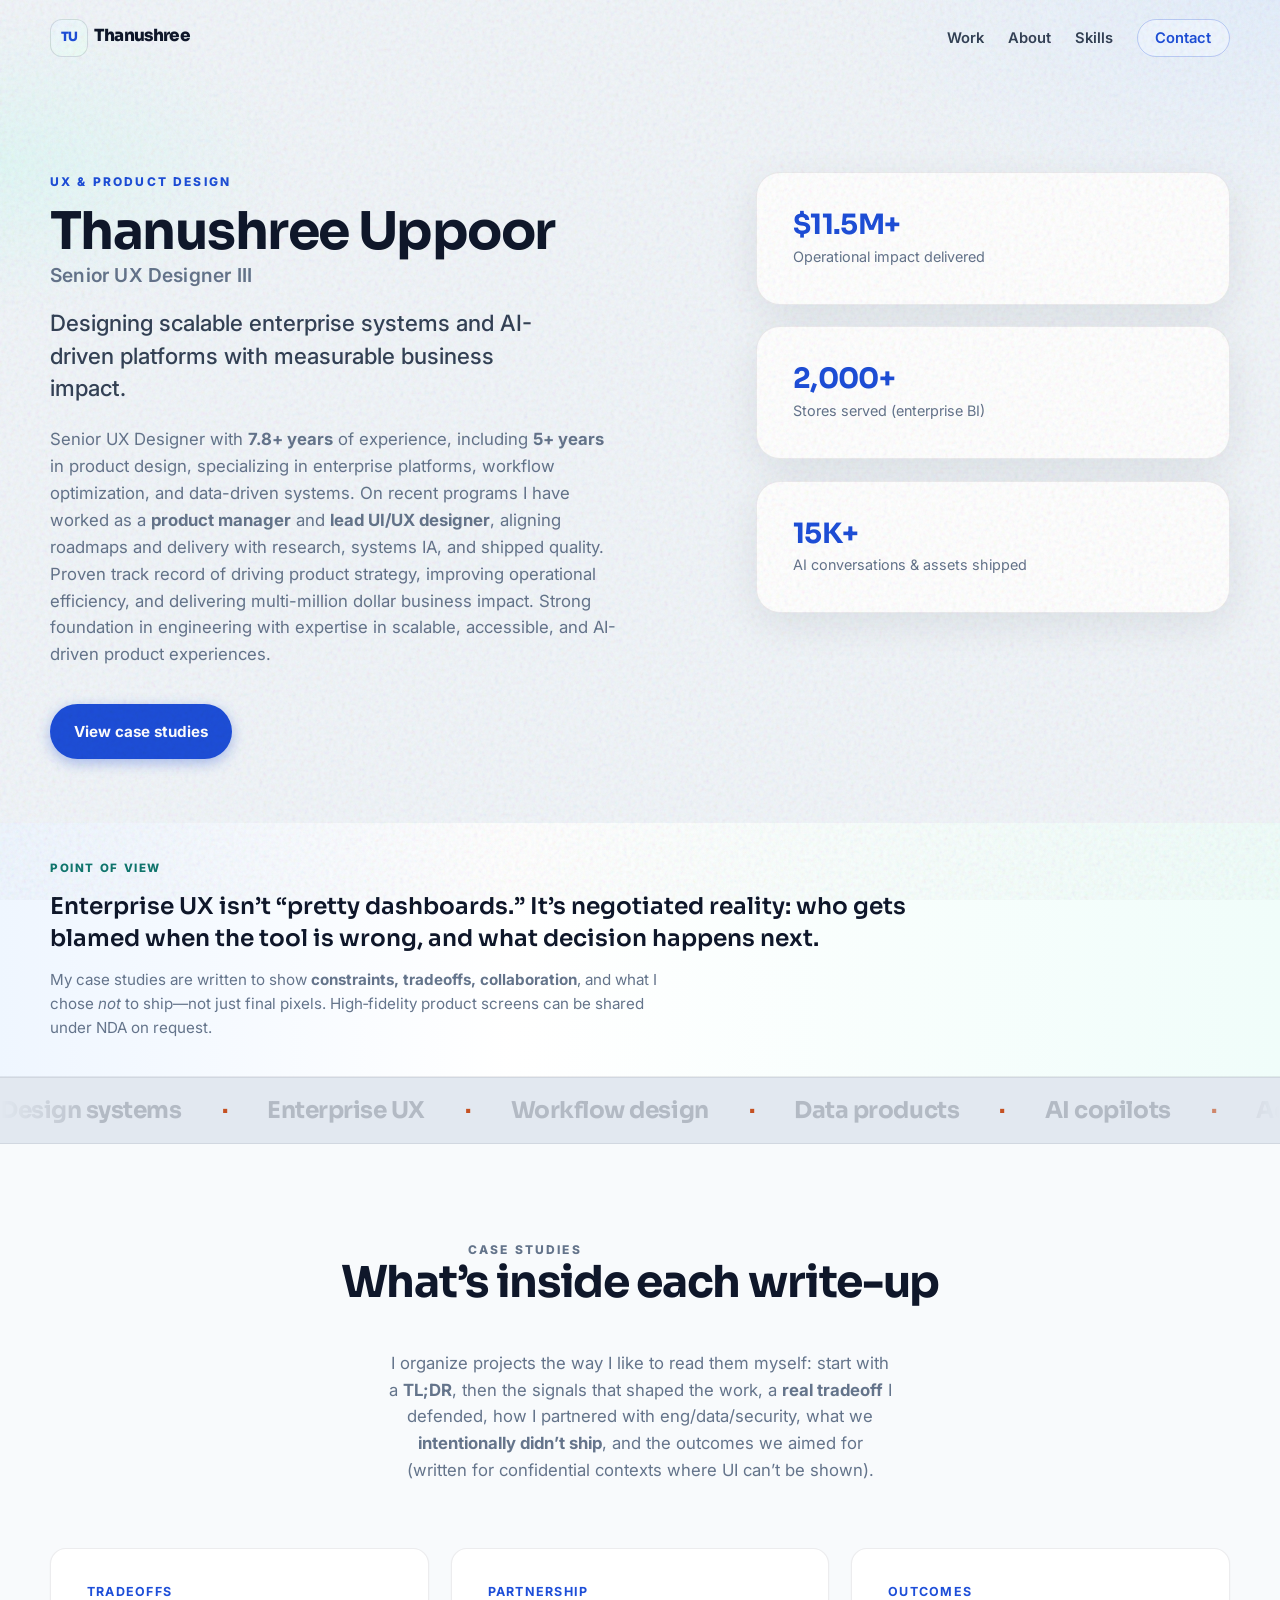
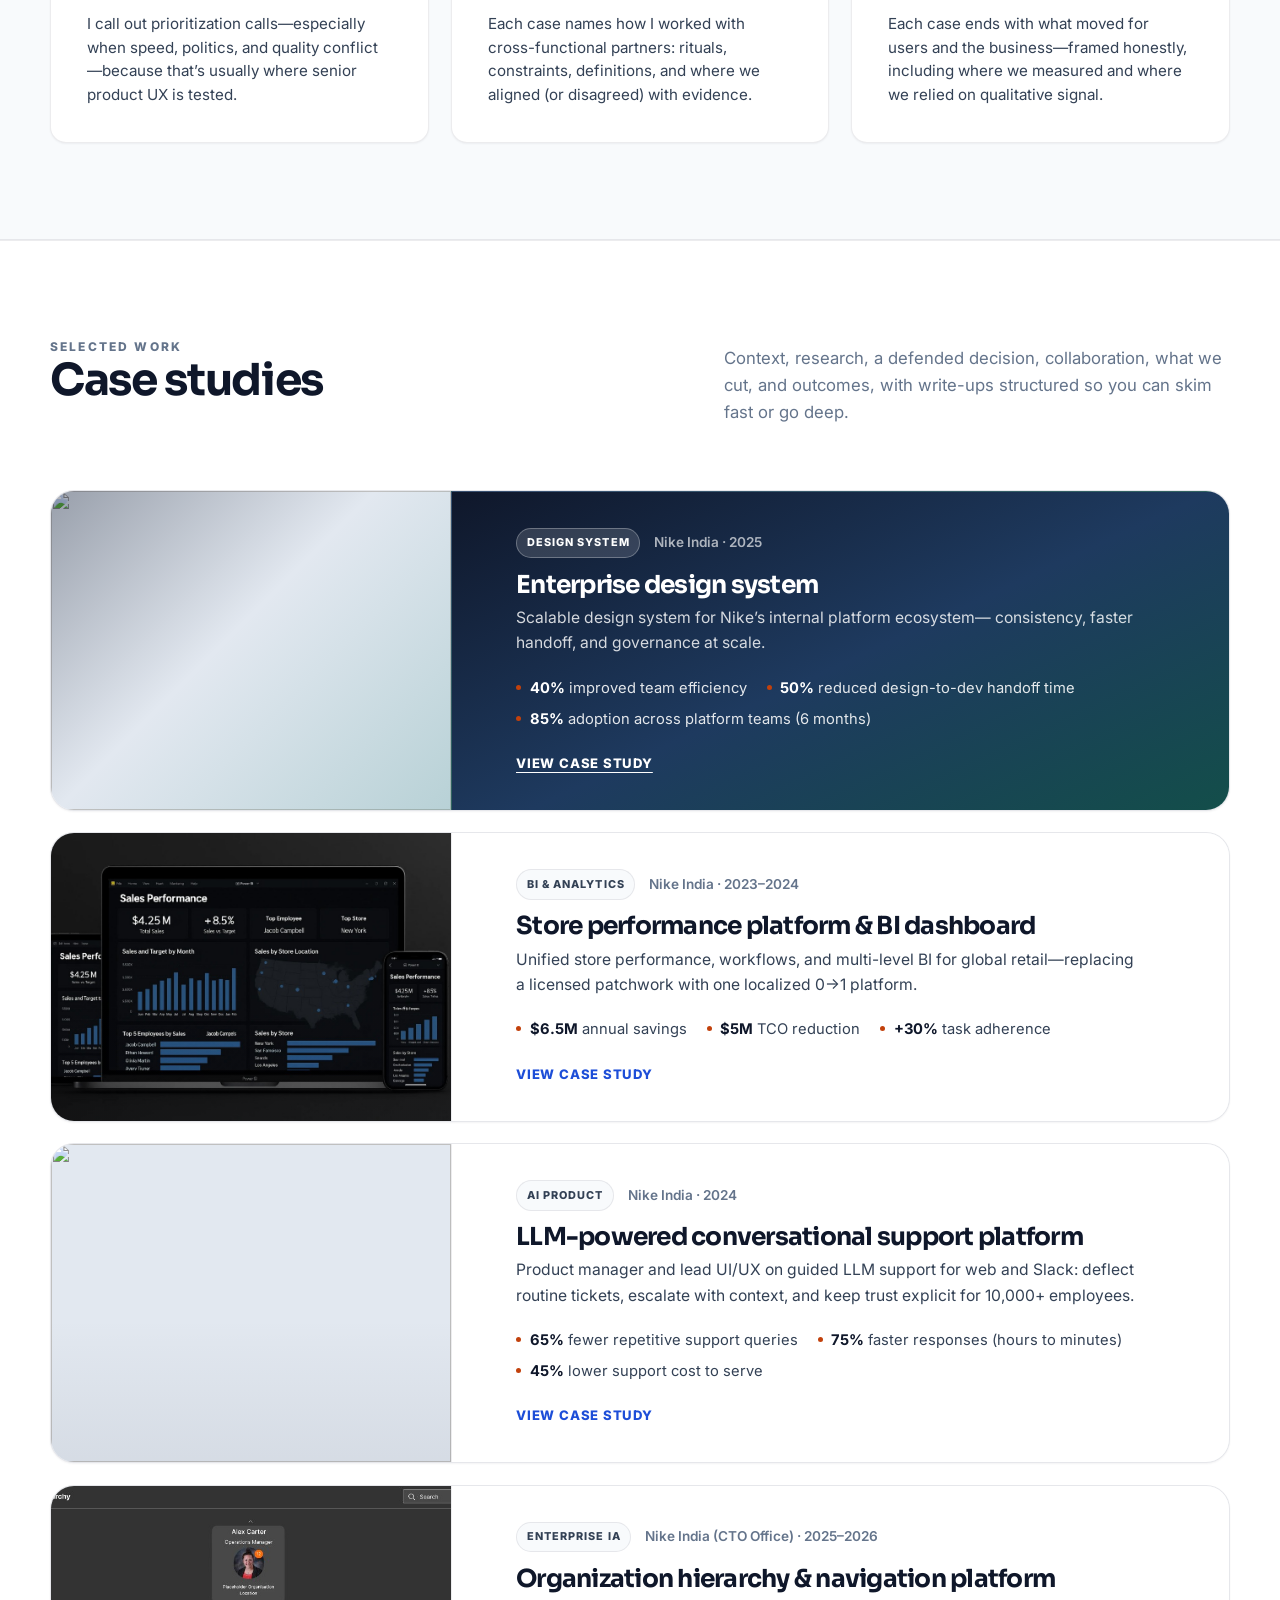
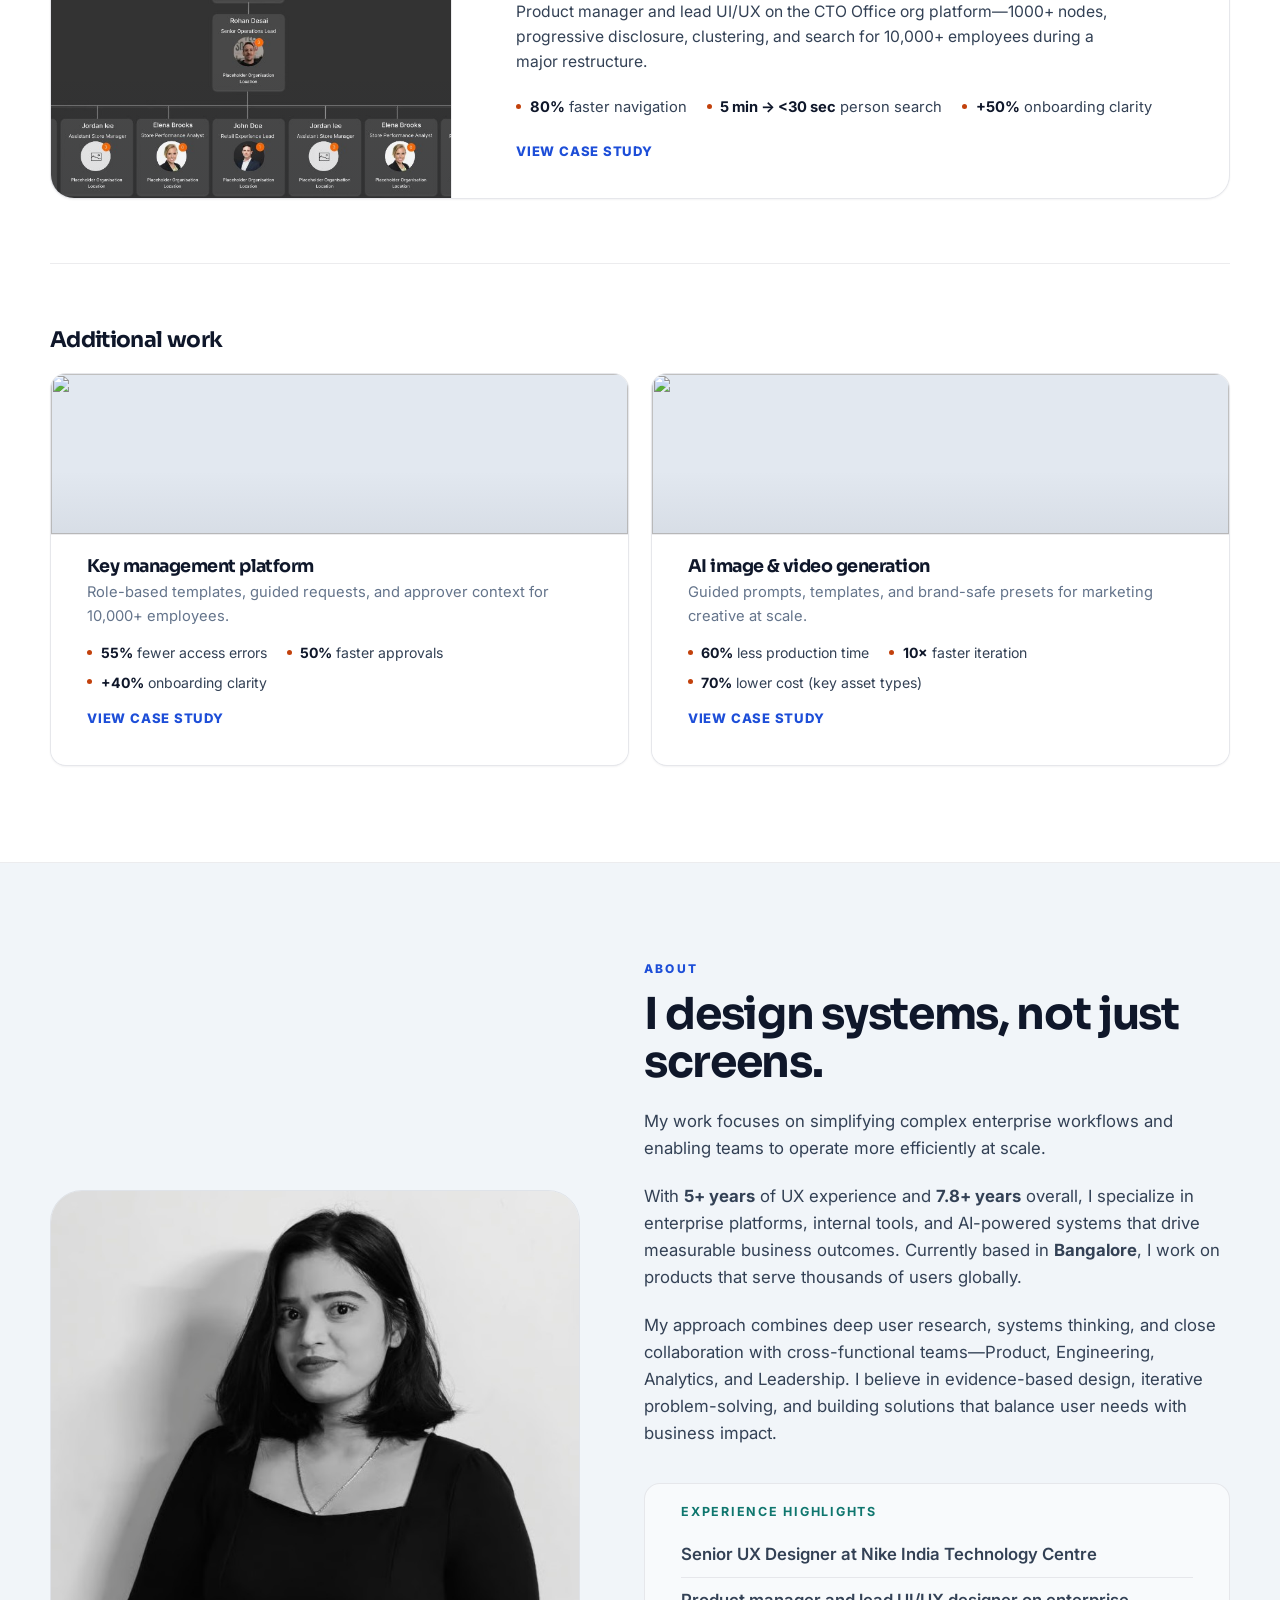
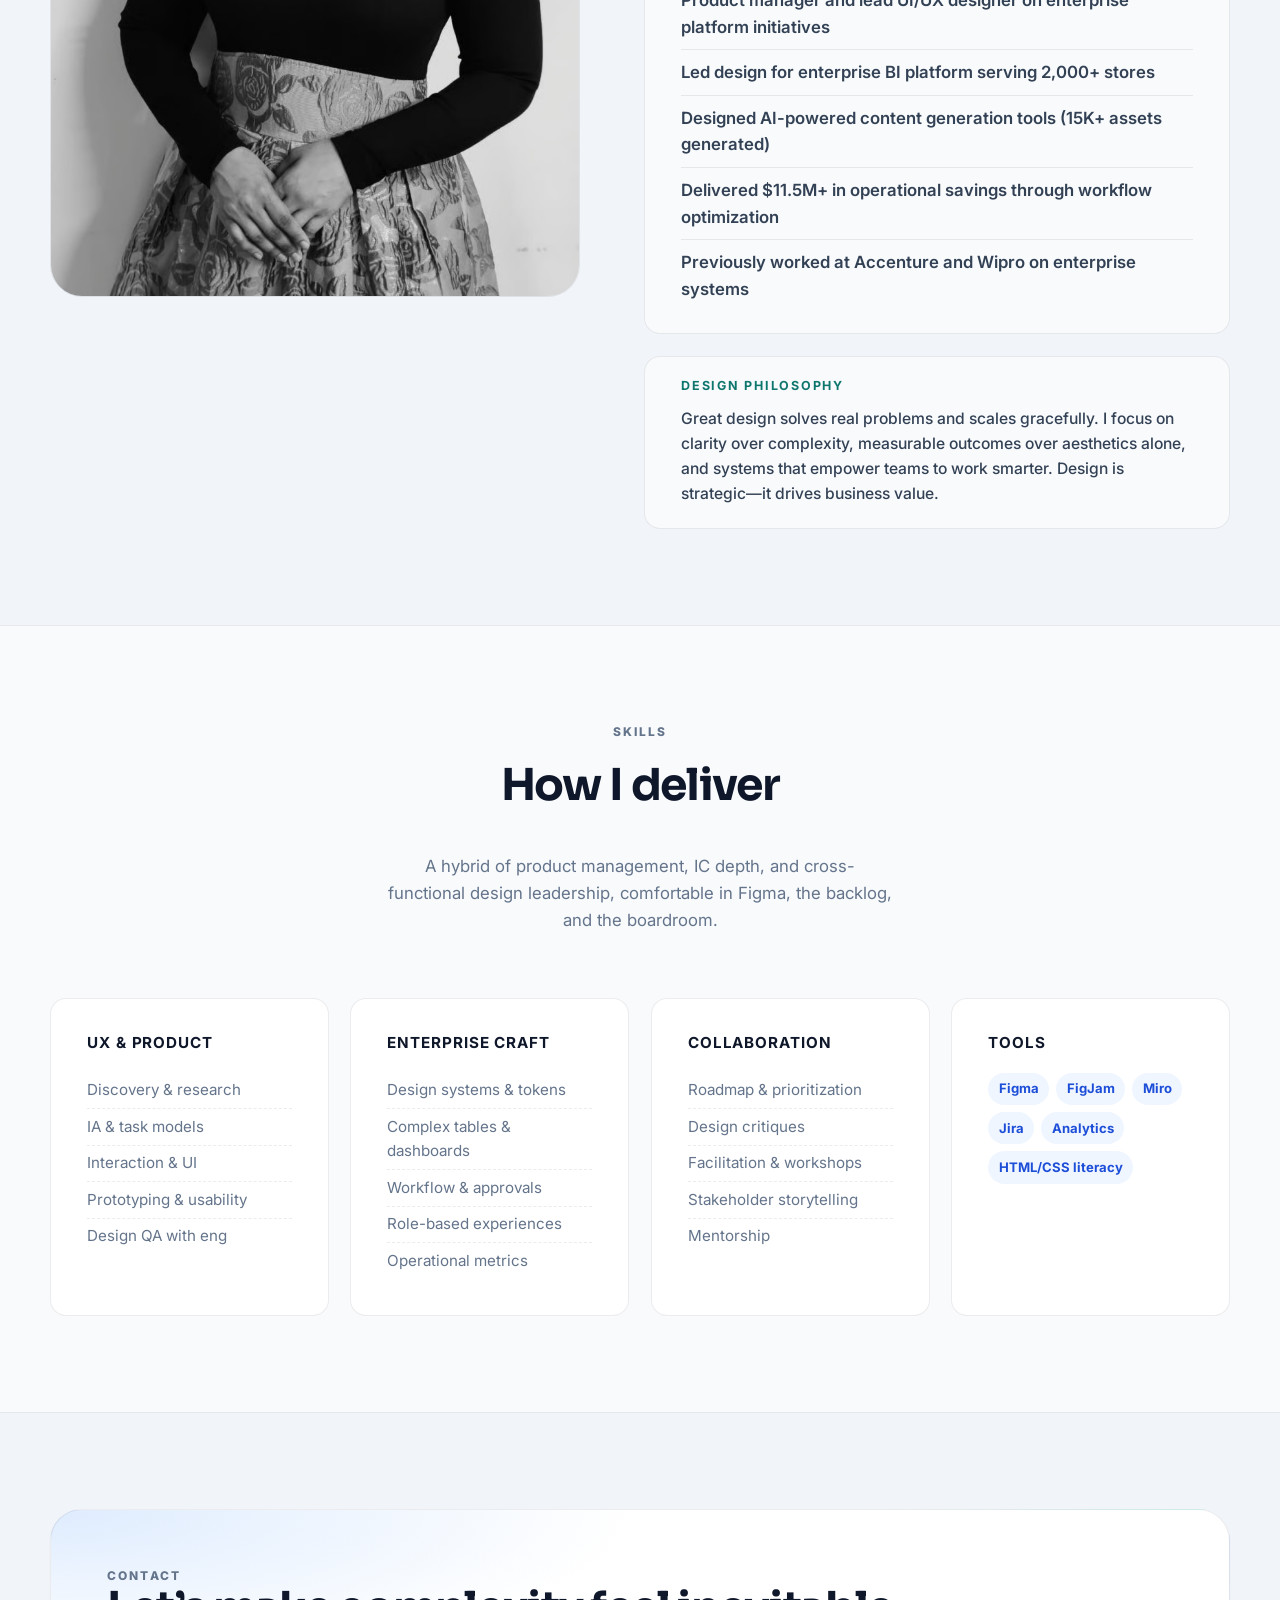
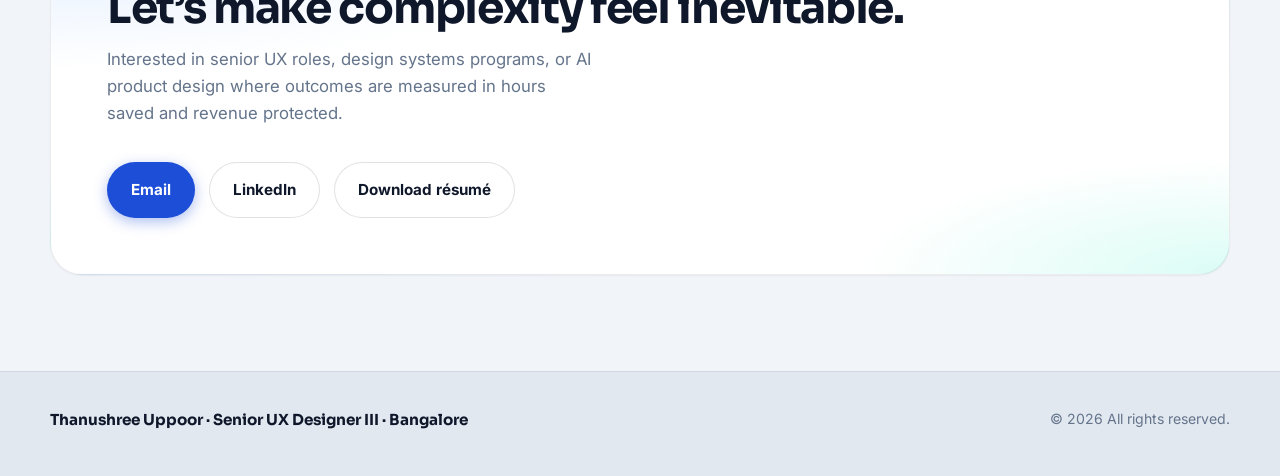
==== commit 139c9ee3: "Update index.html" ====
--- a/index.html
+++ b/index.html
@@ -72,7 +72,6 @@
             </p>
             <div class="hero-actions">
               <a class="btn btn-primary" href="#work">View case studies</a>
-              <a class="btn btn-ghost" href="#proof">How I prove it</a>
             </div>
           </div>
           <aside class="hero-panel" data-reveal data-reveal-delay="1" aria-label="Selected impact">
@@ -507,8 +506,9 @@
               >
               <a
                 class="btn btn-ghost"
-                href="mailto:uthanushree@gmail.com?subject=R%C3%A9sum%C3%A9%20request&amp;body=Please%20send%20your%20latest%20r%C3%A9sum%C3%A9%20PDF%20(or%20share%20a%20link)."
-                >Request résumé</a
+                href="assets/resume.pdf"
+                download="Thanushree-Uppoor-Resume.pdf"
+                >Download résumé</a
               >
             </div>
           </div>
